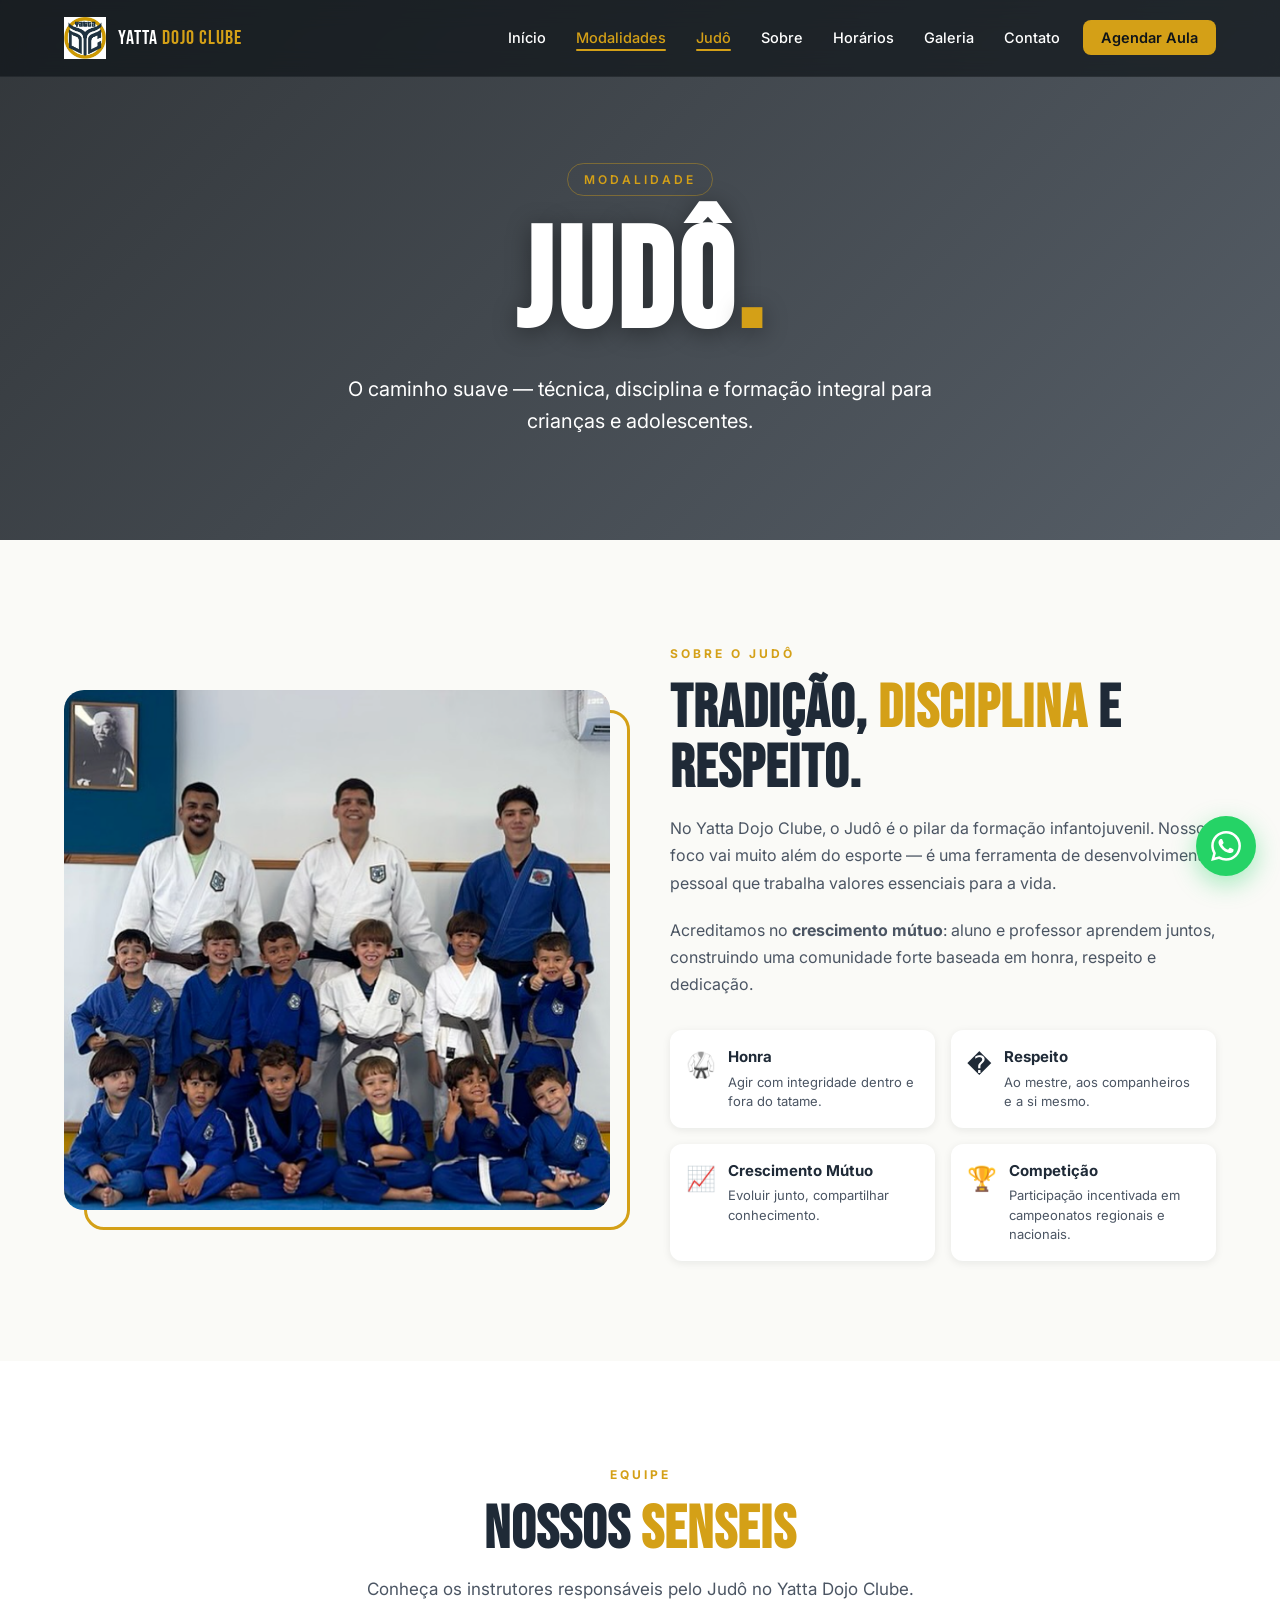
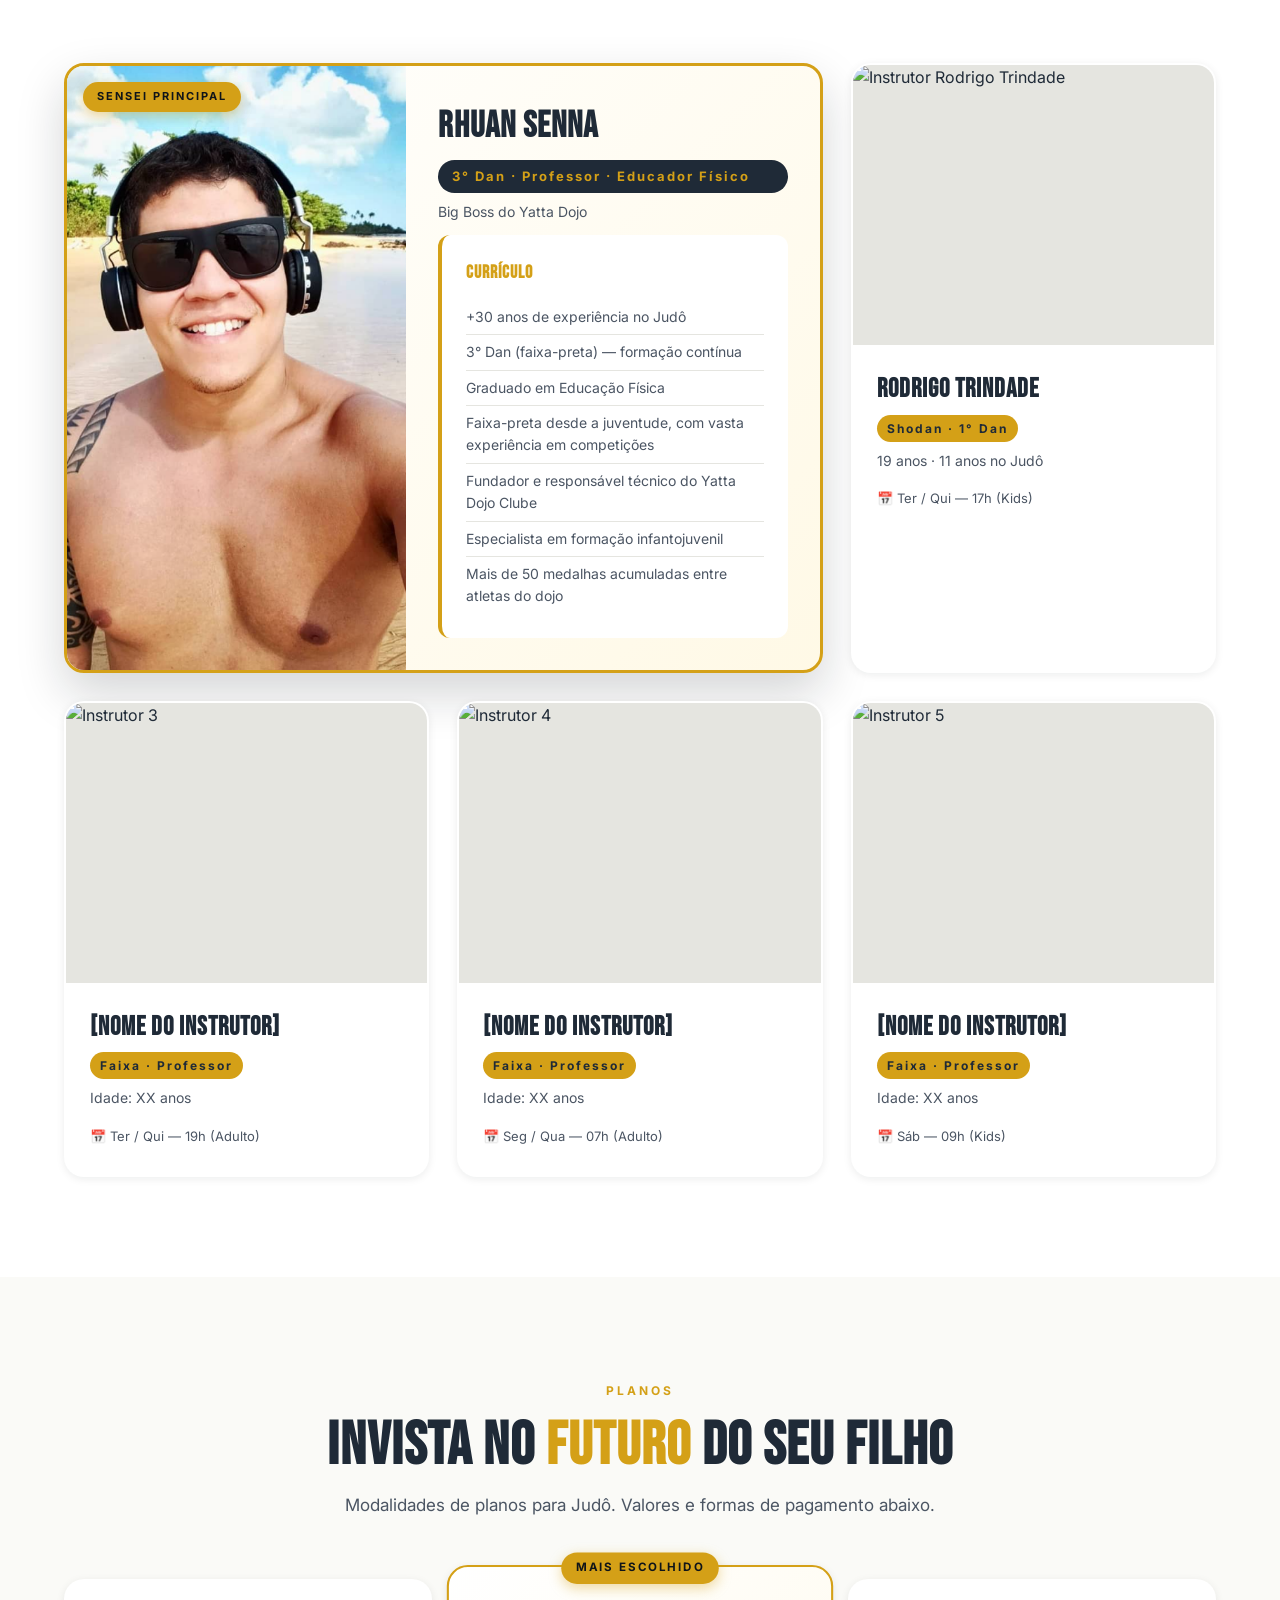
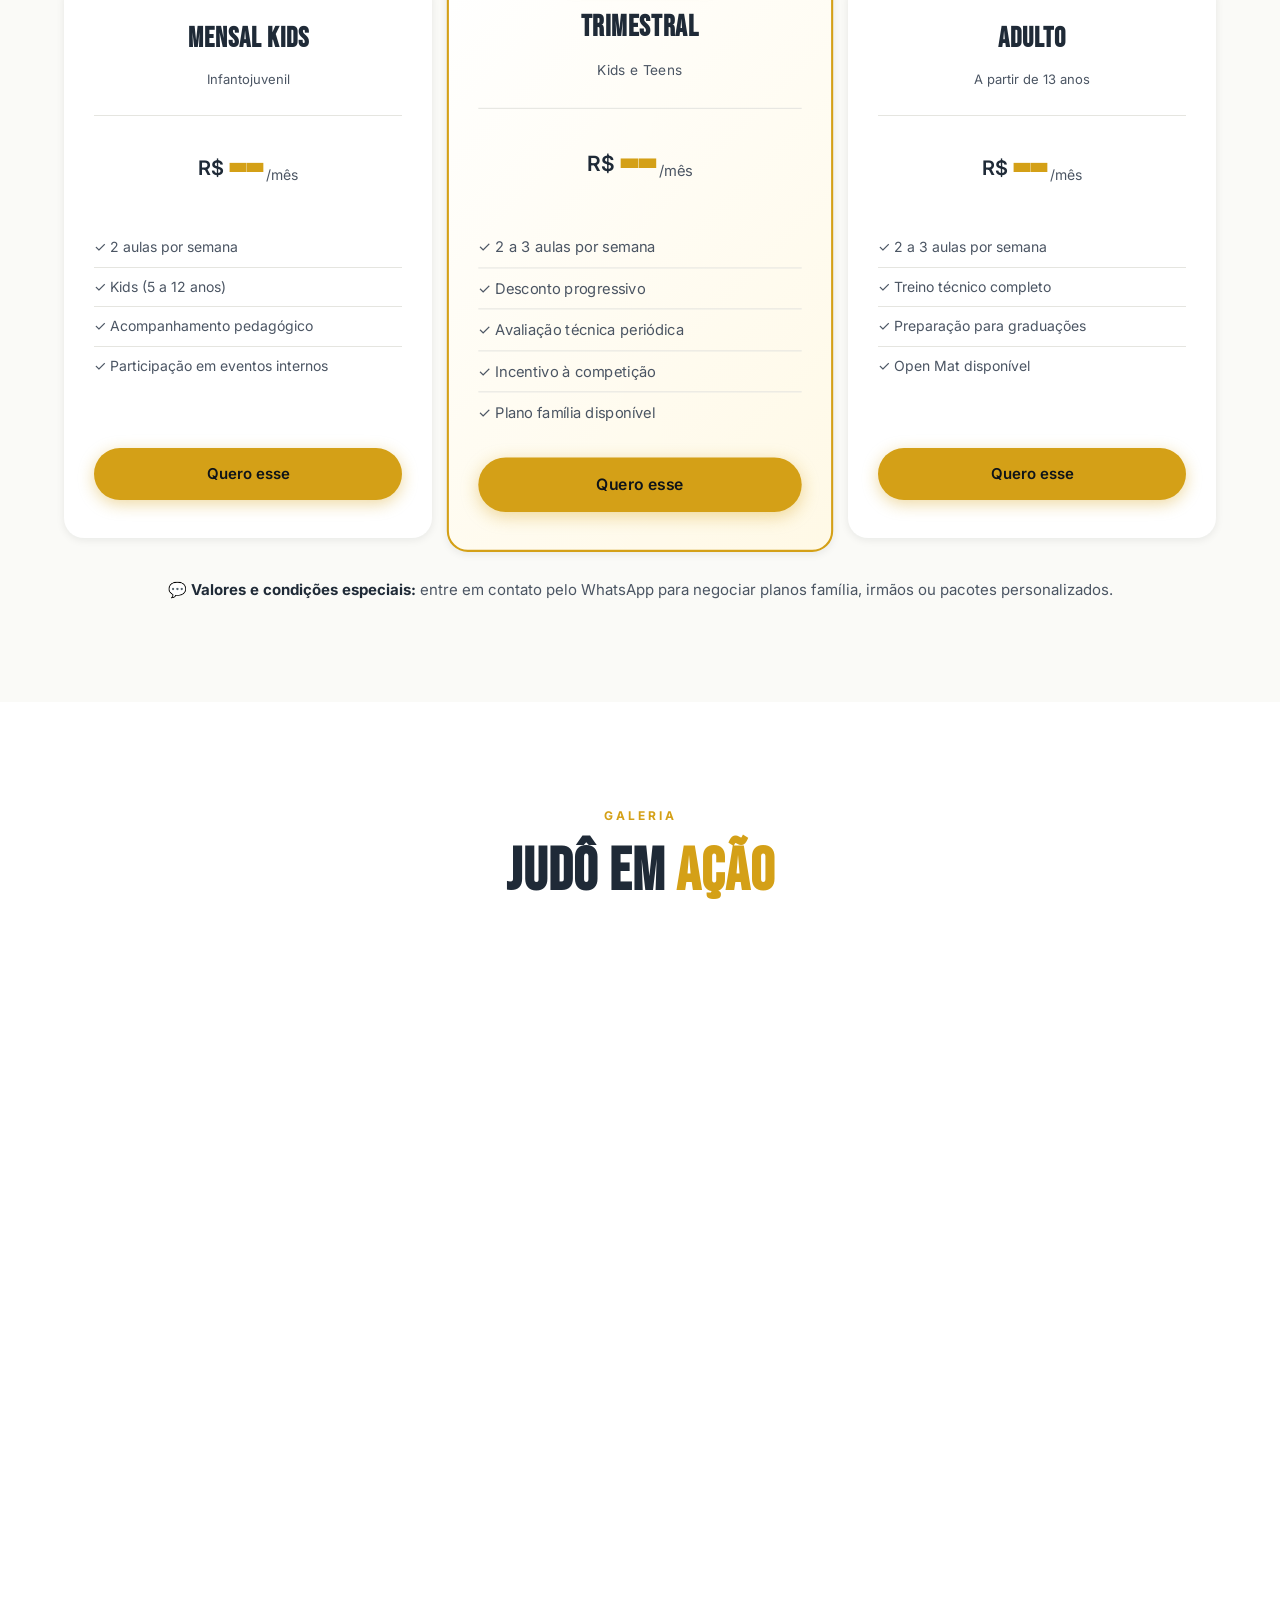
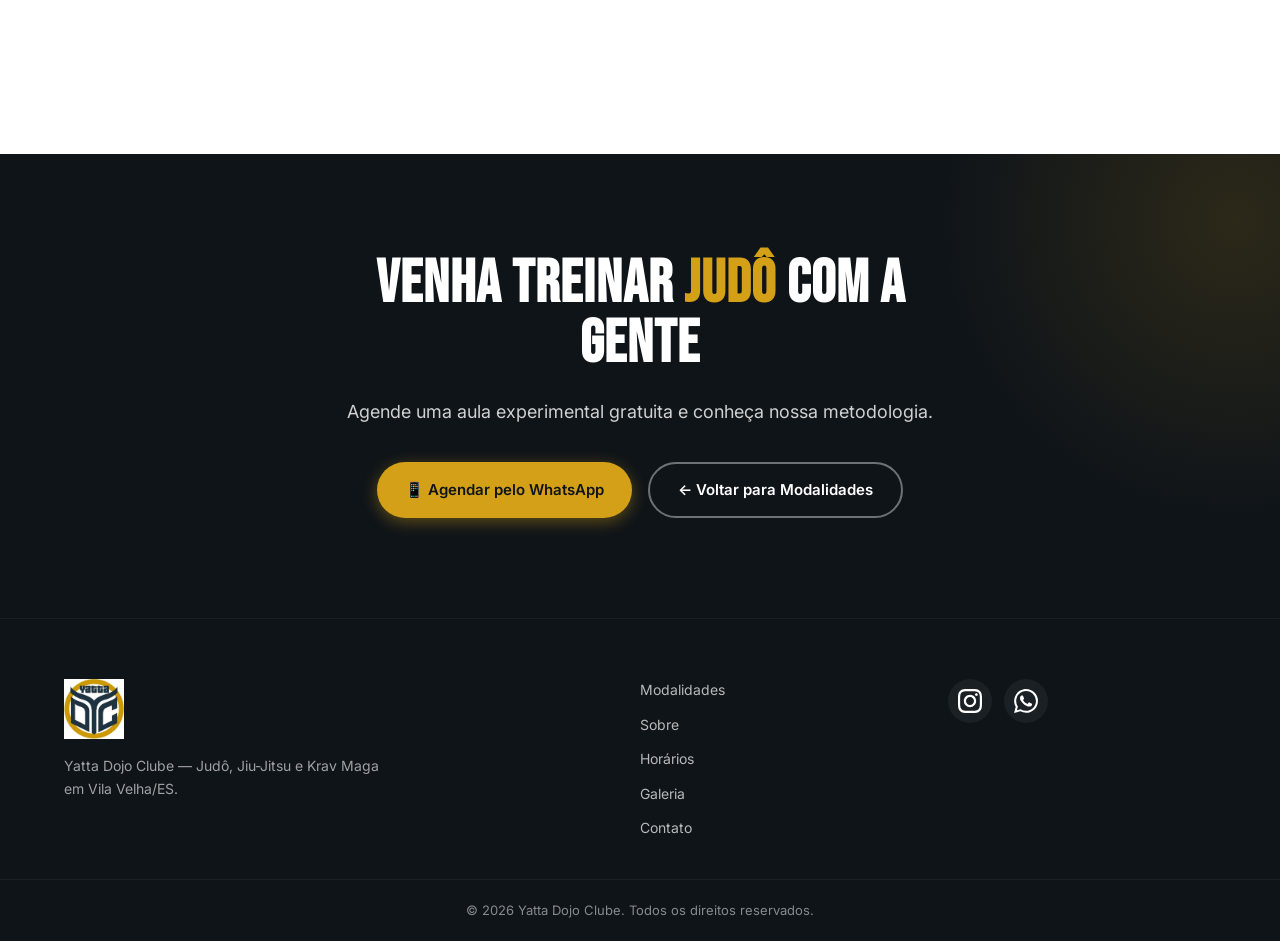
==== judo.html @ eeb4d25b "feito pagina judo e algumas imagens" ====
<!DOCTYPE html>
<html lang="pt-BR">
<head>
  <meta charset="UTF-8" />
  <meta name="viewport" content="width=device-width, initial-scale=1.0" />
  <meta name="description" content="Judô no Yatta Dojo Clube - Infantojuvenil com foco em disciplina, honra e respeito. Instrutores faixas-pretas, +30 anos de tradição." />
  <meta name="theme-color" content="#1F2A37" />

  <meta property="og:title" content="Judô — Yatta Dojo Clube" />
  <meta property="og:description" content="Judô infantojuvenil com desenvolvimento disciplinar e didático. Honra, respeito e crescimento mútuo." />
  <meta property="og:type" content="article" />
  <meta property="og:image" content="./assets/judo/hero.jpg" />

  <title>Judô — Yatta Dojo Clube | Vila Velha/ES</title>

  <!-- Google Fonts -->
  <link rel="preconnect" href="https://fonts.googleapis.com" />
  <link rel="preconnect" href="https://fonts.gstatic.com" crossorigin />
  <link href="https://fonts.googleapis.com/css2?family=Bebas+Neue&family=Inter:wght@300;400;500;600;700&display=swap" rel="stylesheet" />

  <!-- CSS principal -->
  <link rel="stylesheet" href="./style.css" />

  <!-- CSS específico da página -->
  <link rel="stylesheet" href="./judo.css" />

  <!-- Favicon -->
  <link rel="icon" type="image/png" href="./assets/favicon.png" />
</head>
<body class="page-judo">

  <!-- =================== HEADER =================== -->
  <header class="header" id="header">
    <div class="container header__inner">
      <a href="./index.html" class="logo" aria-label="Yatta Dojo Clube - Página inicial">
        <img src="./assets/logo.png" alt="Yatta Dojo Clube" />
        <span class="logo__text">Yatta <strong>Dojo Clube</strong></span>
      </a>

      <button class="hamburger" id="hamburger" aria-label="Abrir menu" aria-expanded="false" aria-controls="nav">
        <span></span>
        <span></span>
        <span></span>
      </button>

      <nav class="nav" id="nav" aria-label="Navegação principal">
        <ul class="nav__list">
          <li><a href="./index.html" class="nav__link">Início</a></li>
          <li><a href="./index.html#modalidades" class="nav__link nav__link--active">Modalidades</a></li>
          <li><a href="./judo.html" class="nav__link nav__link--active">Judô</a></li>
          <li><a href="./index.html#sobre" class="nav__link">Sobre</a></li>
          <li><a href="./index.html#horarios" class="nav__link">Horários</a></li>
          <li><a href="./index.html#galeria" class="nav__link">Galeria</a></li>
          <li><a href="./index.html#contato" class="nav__link">Contato</a></li>
          <li><a href="https://wa.me/5527998791978?text=Olá! Quero informações sobre Judô." class="nav__link nav__link--cta" target="_blank" rel="noopener">Agendar Aula</a></li>
        </ul>
      </nav>
    </div>
  </header>

  <!-- =================== HERO INTERNO =================== -->
  <section class="page-hero" style="background-image: url('./assets/judo/hero.jpg');">
    <div class="page-hero__overlay"></div>
    <div class="container page-hero__content">
      <span class="page-hero__eyebrow" data-reveal>MODALIDADE</span>
      <h1 class="page-hero__title" data-reveal>
        JUDÔ<span class="text-gold">.</span>
      </h1>
      <p class="page-hero__lead" data-reveal>
        O caminho suave — técnica, disciplina e formação integral para crianças e adolescentes.
      </p>
    </div>
  </section>

  <!-- =================== SOBRE A MODALIDADE =================== -->
  <section class="section judo-sobre">
    <div class="container judo-sobre__grid">
      <div class="judo-sobre__media" data-reveal>
        <img src="./assets/judo/sobre.png" alt="Aula de Judô no Yatta Dojo" />
        <div class="judo-sobre__media-accent" aria-hidden="true"></div>
      </div>
      <div class="judo-sobre__content" data-reveal>
        <span class="section__eyebrow">SOBRE O JUDÔ</span>
        <h2 class="section__title">Tradição, <span class="text-gold">disciplina</span> e respeito.</h2>
        <p>No Yatta Dojo Clube, o Judô é o pilar da formação infantojuvenil. Nosso foco vai muito além do esporte — é uma ferramenta de desenvolvimento pessoal que trabalha valores essenciais para a vida.</p>
        <p>Acreditamos no <strong>crescimento mútuo</strong>: aluno e professor aprendem juntos, construindo uma comunidade forte baseada em honra, respeito e dedicação.</p>

        <ul class="judo-pilares">
          <li><span>🥋</span><div><strong>Honra</strong>Agir com integridade dentro e fora do tatame.</div></li>
          <li><span>�</span><div><strong>Respeito</strong>Ao mestre, aos companheiros e a si mesmo.</div></li>
          <li><span>📈</span><div><strong>Crescimento Mútuo</strong>Evoluir junto, compartilhar conhecimento.</div></li>
          <li><span>🏆</span><div><strong>Competição</strong>Participação incentivada em campeonatos regionais e nacionais.</div></li>
        </ul>
      </div>
    </div>
  </section>

  <!-- =================== EQUIPE / INSTRUTORES =================== -->
  <section class="section instrutores" id="instrutores">
    <div class="container">
      <header class="section__head" data-reveal>
        <span class="section__eyebrow">EQUIPE</span>
        <h2 class="section__title">Nossos <span class="text-gold">Senseis</span></h2>
        <p class="section__lead">Conheça os instrutores responsáveis pelo Judô no Yatta Dojo Clube.</p>
      </header>

      <div class="instrutores__grid">

        <!-- SENSEI PRINCIPAL — DESTAQUE -->
                <article class="instrutor instrutor--destaque" data-reveal>
          <div class="instrutor__badge">SENSEI PRINCIPAL</div>
          <div class="instrutor__img">
            <img src="./assets/judo/rhuan.png" alt="Sensei Rhuan Senna" />
          </div>
          <div class="instrutor__body">
            <h3 class="instrutor__nome">Rhuan Senna</h3>
            <span class="instrutor__faixa">3° Dan · Professor · Educador Físico</span>
            <p class="instrutor__idade">Big Boss do Yatta Dojo</p>
            <div class="instrutor__curriculo">
              <h4>Currículo</h4>
              <ul>
                <li>+30 anos de experiência no Judô</li>
                <li>3° Dan (faixa-preta) — formação contínua</li>
                <li>Graduado em Educação Física</li>
                <li>Faixa-preta desde a juventude, com vasta experiência em competições</li>
                <li>Fundador e responsável técnico do Yatta Dojo Clube</li>
                <li>Especialista em formação infantojuvenil</li>
                <li>Mais de 50 medalhas acumuladas entre atletas do dojo</li>
              </ul>
            </div>
          </div>
        </article>


        <!-- INSTRUTORES AUXILIARES -->
               <article class="instrutor" data-reveal>
          <div class="instrutor__img">
            <img src="./assets/judo/instrutor-2.jpg" alt="Instrutor Rodrigo Trindade" />
          </div>
          <div class="instrutor__body">
            <h3 class="instrutor__nome">Rodrigo Trindade</h3>
            <span class="instrutor__faixa">Shodan · 1° Dan</span>
            <p class="instrutor__idade">19 anos · 11 anos no Judô</p>
            <ul class="instrutor__dias">
              <li>📅 Ter / Qui — 17h (Kids)</li>
            </ul>
          </div>
        </article>


        <article class="instrutor" data-reveal>
          <div class="instrutor__img">
            <img src="./assets/judo/instrutor-3.jpg" alt="Instrutor 3" />
          </div>
          <div class="instrutor__body">
            <h3 class="instrutor__nome">[Nome do Instrutor]</h3>
            <span class="instrutor__faixa">Faixa · Professor</span>
            <p class="instrutor__idade">Idade: XX anos</p>
            <ul class="instrutor__dias">
              <li>📅 Ter / Qui — 19h (Adulto)</li>
            </ul>
          </div>
        </article>

        <article class="instrutor" data-reveal>
          <div class="instrutor__img">
            <img src="./assets/judo/instrutor-4.jpg" alt="Instrutor 4" />
          </div>
          <div class="instrutor__body">
            <h3 class="instrutor__nome">[Nome do Instrutor]</h3>
            <span class="instrutor__faixa">Faixa · Professor</span>
            <p class="instrutor__idade">Idade: XX anos</p>
            <ul class="instrutor__dias">
              <li>📅 Seg / Qua — 07h (Adulto)</li>
            </ul>
          </div>
        </article>

        <article class="instrutor" data-reveal>
          <div class="instrutor__img">
            <img src="./assets/judo/instrutor-5.jpg" alt="Instrutor 5" />
          </div>
          <div class="instrutor__body">
            <h3 class="instrutor__nome">[Nome do Instrutor]</h3>
            <span class="instrutor__faixa">Faixa · Professor</span>
            <p class="instrutor__idade">Idade: XX anos</p>
            <ul class="instrutor__dias">
              <li>📅 Sáb — 09h (Kids)</li>
            </ul>
          </div>
        </article>

      </div>
    </div>
  </section>

  <!-- =================== PLANOS E PREÇOS =================== -->
  <section class="section planos" id="planos">
    <div class="container">
      <header class="section__head" data-reveal>
        <span class="section__eyebrow">PLANOS</span>
        <h2 class="section__title">Invista no <span class="text-gold">futuro</span> do seu filho</h2>
        <p class="section__lead">Modalidades de planos para Judô. Valores e formas de pagamento abaixo.</p>
      </header>

      <div class="planos__grid" data-reveal>

        <article class="plano">
          <div class="plano__head">
            <h3>Mensal Kids</h3>
            <span class="plano__sub">Infantojuvenil</span>
          </div>
          <div class="plano__preco">
            <span class="plano__moeda">R$</span>
            <strong class="plano__valor">--</strong>
            <span class="plano__periodo">/mês</span>
          </div>
          <ul class="plano__lista">
            <li>✓ 2 aulas por semana</li>
            <li>✓ Kids (5 a 12 anos)</li>
            <li>✓ Acompanhamento pedagógico</li>
            <li>✓ Participação em eventos internos</li>
          </ul>
          <a href="https://wa.me/5527998791978?text=Olá! Tenho interesse no plano Mensal Kids de Judô." class="btn btn--primary btn--block" target="_blank" rel="noopener">Quero esse</a>
        </article>

        <article class="plano plano--destaque">
          <span class="plano__flag">MAIS ESCOLHIDO</span>
          <div class="plano__head">
            <h3>Trimestral</h3>
            <span class="plano__sub">Kids e Teens</span>
          </div>
          <div class="plano__preco">
            <span class="plano__moeda">R$</span>
            <strong class="plano__valor">--</strong>
            <span class="plano__periodo">/mês</span>
          </div>
          <ul class="plano__lista">
            <li>✓ 2 a 3 aulas por semana</li>
            <li>✓ Desconto progressivo</li>
            <li>✓ Avaliação técnica periódica</li>
            <li>✓ Incentivo à competição</li>
            <li>✓ Plano família disponível</li>
          </ul>
          <a href="https://wa.me/5527998791978?text=Olá! Tenho interesse no plano Trimestral de Judô." class="btn btn--primary btn--block" target="_blank" rel="noopener">Quero esse</a>
        </article>

        <article class="plano">
          <div class="plano__head">
            <h3>Adulto</h3>
            <span class="plano__sub">A partir de 13 anos</span>
          </div>
          <div class="plano__preco">
            <span class="plano__moeda">R$</span>
            <strong class="plano__valor">--</strong>
            <span class="plano__periodo">/mês</span>
          </div>
          <ul class="plano__lista">
            <li>✓ 2 a 3 aulas por semana</li>
            <li>✓ Treino técnico completo</li>
            <li>✓ Preparação para graduações</li>
            <li>✓ Open Mat disponível</li>
          </ul>
          <a href="https://wa.me/5527998791978?text=Olá! Tenho interesse no plano Adulto de Judô." class="btn btn--primary btn--block" target="_blank" rel="noopener">Quero esse</a>
        </article>

      </div>

      <p class="planos__nota" data-reveal>
        💬 <strong>Valores e condições especiais:</strong> entre em contato pelo WhatsApp para negociar planos família, irmãos ou pacotes personalizados.
      </p>
    </div>
  </section>

  <!-- =================== GALERIA JUDÔ =================== -->
  <section class="section galeria-judo" id="galeria">
    <div class="container">
      <header class="section__head" data-reveal>
        <span class="section__eyebrow">GALERIA</span>
        <h2 class="section__title">Judô em <span class="text-gold">ação</span></h2>
      </header>
      <div class="galeria__grid" data-reveal>
        <div class="galeria__item" style="background-image: url('./assets/judo/galeria-1.jpg');"></div>
        <div class="galeria__item" style="background-image: url('./assets/judo/galeria-2.jpg');"></div>
        <div class="galeria__item" style="background-image: url('./assets/judo/galeria-3.jpg');"></div>
        <div class="galeria__item" style="background-image: url('./assets/judo/galeria-4.jpg');"></div>
        <div class="galeria__item" style="background-image: url('./assets/judo/galeria-5.jpg');"></div>
        <div class="galeria__item" style="background-image: url('./assets/judo/galeria-6.jpg');"></div>
      </div>
    </div>
  </section>

  <!-- =================== CTA FINAL =================== -->
  <section class="section contato judo-cta">
    <div class="container judo-cta__wrap">
      <h2 class="section__title" data-reveal>Venha treinar <span class="text-gold">Judô</span> com a gente</h2>
      <p data-reveal>Agende uma aula experimental gratuita e conheça nossa metodologia.</p>
      <div class="judo-cta__botoes" data-reveal>
        <a href="https://wa.me/5527998791978?text=Olá! Quero agendar uma aula experimental de Judô." class="btn btn--primary" target="_blank" rel="noopener">
          📱 Agendar pelo WhatsApp
        </a>
        <a href="./index.html#modalidades" class="btn btn--ghost">← Voltar para Modalidades</a>
      </div>
    </div>
  </section>

  <!-- =================== FOOTER =================== -->
  <footer class="footer">
    <div class="container footer__inner">
      <div class="footer__brand">
        <img src="./assets/logo.png" alt="Yatta Dojo Clube" />
        <p>Yatta Dojo Clube — Judô, Jiu-Jitsu e Krav Maga em Vila Velha/ES.</p>
      </div>
      <div class="footer__links">
        <a href="./index.html#modalidades">Modalidades</a>
        <a href="./index.html#sobre">Sobre</a>
        <a href="./index.html#horarios">Horários</a>
        <a href="./index.html#galeria">Galeria</a>
        <a href="./index.html#contato">Contato</a>
      </div>
      <div class="footer__social">
        <a href="https://www.instagram.com/yattadojoclube/" target="_blank" rel="noopener" aria-label="Instagram">
          <svg width="24" height="24" viewBox="0 0 24 24" fill="currentColor"><path d="M12 2.163c3.204 0 3.584.012 4.85.07 3.252.148 4.771 1.691 4.919 4.919.058 1.265.069 1.645.069 4.849 0 3.205-.012 3.584-.069 4.849-.149 3.225-1.664 4.771-4.919 4.919-1.266.058-1.644.07-4.85.07-3.204 0-3.584-.012-4.849-.07-3.26-.149-4.771-1.699-4.919-4.92-.058-1.265-.07-1.644-.07-4.849 0-3.204.013-3.583.07-4.849.149-3.227 1.664-4.771 4.919-4.919 1.266-.057 1.645-.069 4.849-.069zm0-2.163c-3.259 0-3.667.014-4.947.072-4.358.2-6.78 2.618-6.98 6.98-.059 1.281-.073 1.689-.073 4.948 0 3.259.014 3.668.072 4.948.2 4.358 2.618 6.78 6.98 6.98 1.281.058 1.689.072 4.948.072 3.259 0 3.668-.014 4.948-.072 4.354-.2 6.782-2.618 6.979-6.98.059-1.28.073-1.689.073-4.948 0-3.259-.014-3.667-.072-4.947-.196-4.354-2.617-6.78-6.979-6.98-1.281-.059-1.69-.073-4.949-.073zm0 5.838c-3.403 0-6.162 2.759-6.162 6.162s2.759 6.163 6.162 6.163 6.162-2.759 6.162-6.163c0-3.403-2.759-6.162-6.162-6.162zm0 10.162c-2.209 0-4-1.79-4-4 0-2.209 1.791-4 4-4s4 1.791 4 4c0 2.21-1.791 4-4 4zm6.406-11.845c-.796 0-1.441.645-1.441 1.44s.645 1.44 1.441 1.44c.795 0 1.439-.645 1.439-1.44s-.644-1.44-1.439-1.44z"/></svg>
        </a>
        <a href="https://wa.me/5527998791978" target="_blank" rel="noopener" aria-label="WhatsApp">
          <svg width="24" height="24" viewBox="0 0 24 24" fill="currentColor"><path d="M17.472 14.382c-.297-.149-1.758-.867-2.03-.967-.273-.099-.471-.148-.67.15-.197.297-.767.966-.94 1.164-.173.199-.347.223-.644.075-.297-.15-1.255-.463-2.39-1.475-.883-.788-1.48-1.761-1.653-2.059-.173-.297-.018-.458.13-.606.134-.133.298-.347.446-.52.149-.174.198-.298.298-.497.099-.198.05-.371-.025-.52-.075-.149-.669-1.612-.916-2.207-.242-.579-.487-.5-.669-.51-.173-.008-.371-.01-.57-.01-.198 0-.52.074-.792.372-.272.297-1.04 1.016-1.04 2.479 0 1.462 1.065 2.875 1.213 3.074.149.198 2.096 3.2 5.077 4.487.709.306 1.262.489 1.694.625.712.227 1.36.195 1.871.118.571-.085 1.758-.719 2.006-1.413.248-.694.248-1.289.173-1.413-.074-.124-.272-.198-.57-.347m-5.421 7.403h-.004a9.87 9.87 0 01-5.031-1.378l-.361-.214-3.741.982.998-3.648-.235-.374a9.86 9.86 0 01-1.51-5.26c.001-5.45 4.436-9.884 9.888-9.884 2.64 0 5.122 1.03 6.988 2.898a9.825 9.825 0 012.893 6.994c-.003 5.45-4.437 9.884-9.885 9.884m8.413-18.297A11.815 11.815 0 0012.05 0C5.495 0 .16 5.335.157 11.892c0 2.096.547 4.142 1.588 5.945L.057 24l6.305-1.654a11.882 11.882 0 005.683 1.448h.005c6.554 0 11.89-5.335 11.893-11.893a11.821 11.821 0 00-3.48-8.413Z"/></svg>
        </a>
      </div>
    </div>
    <div class="footer__bottom">
      <p>© <span id="year"></span> Yatta Dojo Clube. Todos os direitos reservados.</p>
    </div>
  </footer>

  <!-- WhatsApp flutuante -->
  <a href="https://wa.me/5527998791978?text=Olá! Gostaria de saber mais sobre as aulas de Judô." class="whatsapp-float" target="_blank" rel="noopener" aria-label="Falar pelo WhatsApp">
    <svg viewBox="0 0 24 24" fill="currentColor" aria-hidden="true"><path d="M17.472 14.382c-.297-.149-1.758-.867-2.03-.967-.273-.099-.471-.148-.67.15-.197.297-.767.966-.94 1.164-.173.199-.347.223-.644.075-.297-.15-1.255-.463-2.39-1.475-.883-.788-1.48-1.761-1.653-2.059-.173-.297-.018-.458.13-.606.134-.133.298-.347.446-.52.149-.174.198-.298.298-.497.099-.198.05-.371-.025-.52-.075-.149-.669-1.612-.916-2.207-.242-.579-.487-.5-.669-.51-.173-.008-.371-.01-.57-.01-.198 0-.52.074-.792.372-.272.297-1.04 1.016-1.04 2.479 0 1.462 1.065 2.875 1.213 3.074.149.198 2.096 3.2 5.077 4.487.709.306 1.262.489 1.694.625.712.227 1.36.195 1.871.118.571-.085 1.758-.719 2.006-1.413.248-.694.248-1.289.173-1.413-.074-.124-.272-.198-.57-.347m-5.421 7.403h-.004a9.87 9.87 0 01-5.031-1.378l-.361-.214-3.741.982.998-3.648-.235-.374a9.86 9.86 0 01-1.51-5.26c.001-5.45 4.436-9.884 9.888-9.884 2.64 0 5.122 1.03 6.988 2.898a9.825 9.825 0 012.893 6.994c-.003 5.45-4.437 9.884-9.885 9.884m8.413-18.297A11.815 11.815 0 0012.05 0C5.495 0 .16 5.335.157 11.892c0 2.096.547 4.142 1.588 5.945L.057 24l6.305-1.654a11.882 11.882 0 005.683 1.448h.005c6.554 0 11.89-5.335 11.893-11.893a11.821 11.821 0 00-3.48-8.413Z"/></svg>
  </a>

  <script src="./main.js"></script>
</body>
</html>
---- style.css ----
/* ========================================
   YATTA DOJO CLUBE — Estilos
   Paleta: Dourado #D4A017 | Grafite #1F2A37
   ======================================== */

/* ---------- Reset & base ---------- */
*, *::before, *::after { box-sizing: border-box; margin: 0; padding: 0; }

:root {
  --gold: #D4A017;
  --gold-light: #E8B828;
  --dark: #1F2A37;
  --darker: #0F1419;
  --light: #FAFAF7;
  --white: #FFFFFF;
  --gray-200: #E5E5E0;
  --gray-400: #9CA3AF;
  --gray-600: #4B5563;
  --shadow-sm: 0 2px 8px rgba(15, 20, 25, 0.08);
  --shadow-md: 0 8px 24px rgba(15, 20, 25, 0.12);
  --shadow-lg: 0 20px 48px rgba(15, 20, 25, 0.18);
  --radius: 12px;
  --radius-lg: 20px;
  --container: 1200px;
  --font-display: 'Bebas Neue', sans-serif;
  --font-body: 'Inter', system-ui, sans-serif;
  --transition: all 0.3s cubic-bezier(0.4, 0, 0.2, 1);
  --header-h: 76px;
}

html { scroll-behavior: smooth; }

body {
  font-family: var(--font-body);
  font-size: 16px;
  line-height: 1.6;
  color: var(--dark);
  background: var(--light);
  -webkit-font-smoothing: antialiased;
  overflow-x: hidden;
}

img, video { max-width: 100%; display: block; }
a { color: inherit; text-decoration: none; }
button { font: inherit; cursor: pointer; border: none; background: none; }
ul { list-style: none; }

.container {
  max-width: var(--container);
  margin: 0 auto;
  padding: 0 24px;
  width: 100%;
}

.text-gold { color: var(--gold); }

/* ---------- Botões ---------- */
.btn {
  display: inline-flex;
  align-items: center;
  gap: 8px;
  padding: 14px 28px;
  font-weight: 600;
  font-size: 15px;
  border-radius: 50px;
  transition: var(--transition);
  white-space: nowrap;
}
.btn--primary {
  background: var(--gold);
  color: var(--darker);
  box-shadow: 0 4px 16px rgba(212, 160, 23, 0.4);
}
.btn--primary:hover {
  background: var(--gold-light);
  transform: translateY(-2px);
  box-shadow: 0 8px 24px rgba(212, 160, 23, 0.5);
}
.btn--ghost {
  background: transparent;
  color: var(--white);
  border: 2px solid rgba(255,255,255,0.4);
}
.btn--ghost:hover {
  background: var(--white);
  color: var(--darker);
  border-color: var(--white);
}
.btn--block { width: 100%; justify-content: center; }

/* ---------- Header / Navbar ---------- */
.header {
  position: fixed;
  top: 0; left: 0; right: 0;
  z-index: 100;
  padding: 14px 0;
  background: rgba(15, 20, 25, 0.7);
  backdrop-filter: blur(12px);
  -webkit-backdrop-filter: blur(12px);
  border-bottom: 1px solid rgba(255,255,255,0.05);
  transition: var(--transition);
}
.header--scrolled {
  padding: 8px 0;
  background: rgba(15, 20, 25, 0.95);
  box-shadow: var(--shadow-md);
}
.header__inner {
  display: flex;
  align-items: center;
  justify-content: space-between;
  gap: 20px;
  min-height: 48px;
}

.logo {
  display: flex;
  align-items: center;
  gap: 12px;
  color: var(--white);
  font-family: var(--font-display);
  font-size: 20px;
  letter-spacing: 1px;
  flex-shrink: 0;
  z-index: 101;
}
.logo img { height: 42px; width: auto; }
.logo__text { white-space: nowrap; }
.logo strong { color: var(--gold); font-weight: 400; }

.nav { display: flex; }
.nav__list {
  display: flex;
  align-items: center;
  gap: 4px;
}
.nav__link {
  color: var(--white);
  font-size: 14.5px;
  font-weight: 500;
  padding: 9px 13px;
  border-radius: 8px;
  transition: var(--transition);
  white-space: nowrap;
}
.nav__link:hover { color: var(--gold); background: rgba(255,255,255,0.04); }
.nav__link--cta {
  background: var(--gold);
  color: var(--darker);
  padding: 9px 18px;
  margin-left: 6px;
  font-weight: 600;
}
.nav__link--cta:hover {
  background: var(--gold-light);
  color: var(--darker);
}

/* Hambúrguer — só aparece no mobile */
.hamburger {
  display: none;
  flex-direction: column;
  gap: 5px;
  padding: 8px;
  z-index: 101;
}
.hamburger span {
  width: 26px;
  height: 2px;
  background: var(--white);
  border-radius: 2px;
  transition: var(--transition);
}
.hamburger[aria-expanded="true"] span:nth-child(1) { transform: translateY(7px) rotate(45deg); }
.hamburger[aria-expanded="true"] span:nth-child(2) { opacity: 0; }
.hamburger[aria-expanded="true"] span:nth-child(3) { transform: translateY(-7px) rotate(-45deg); }

/* ---------- Hero ---------- */
.hero {
  position: relative;
  min-height: 100vh;
  display: flex;
  align-items: center;
  justify-content: center;
  overflow: hidden;
}
.hero__video {
  position: absolute;
  inset: 0;
  width: 100%;
  height: 100%;
  object-fit: cover;
  z-index: 0;
}
.hero__overlay {
  position: absolute;
  inset: 0;
  background: linear-gradient(135deg, rgba(15, 20, 25, 0.85) 0%, rgba(31, 42, 55, 0.75) 50%, rgba(15, 20, 25, 0.85) 100%);
  z-index: 1;
}
.hero__content {
  position: relative;
  z-index: 2;
  text-align: center;
  color: var(--white);
  padding: 140px 24px 80px;
}
.hero__eyebrow {
  display: inline-block;
  font-size: 12px;
  font-weight: 600;
  letter-spacing: 3px;
  color: var(--gold);
  margin-bottom: 24px;
  padding: 6px 16px;
  border: 1px solid rgba(212, 160, 23, 0.4);
  border-radius: 50px;
}
.hero__title {
  font-family: var(--font-display);
  font-size: clamp(48px, 9vw, 110px);
  line-height: 0.95;
  letter-spacing: 1px;
  margin-bottom: 24px;
  text-shadow: 0 4px 24px rgba(0,0,0,0.4);
}
.hero__subtitle {
  font-size: clamp(16px, 2vw, 20px);
  max-width: 620px;
  margin: 0 auto 40px;
  opacity: 0.9;
}
.hero__cta {
  display: flex;
  flex-wrap: wrap;
  gap: 16px;
  justify-content: center;
}
.hero__scroll {
  position: absolute;
  bottom: 32px;
  left: 50%;
  transform: translateX(-50%);
  z-index: 2;
  width: 28px;
  height: 44px;
  border: 2px solid rgba(255,255,255,0.4);
  border-radius: 14px;
  display: flex;
  justify-content: center;
  padding-top: 8px;
}
.hero__scroll span {
  width: 3px;
  height: 8px;
  background: var(--gold);
  border-radius: 2px;
  animation: scroll-anim 1.8s infinite;
}
@keyframes scroll-anim {
  0% { transform: translateY(0); opacity: 1; }
  100% { transform: translateY(14px); opacity: 0; }
}

/* ---------- Seções base ---------- */
.section { padding: 100px 0; }
.section__head {
  text-align: center;
  max-width: 720px;
  margin: 0 auto 60px;
}
.section__eyebrow {
  display: inline-block;
  font-size: 12px;
  font-weight: 700;
  letter-spacing: 3px;
  color: var(--gold);
  margin-bottom: 16px;
}
.section__eyebrow--light { color: var(--gold-light); }
.section__title {
  font-family: var(--font-display);
  font-size: clamp(36px, 5vw, 60px);
  line-height: 1;
  letter-spacing: 1px;
  margin-bottom: 16px;
  color: var(--dark);
}
.contato .section__title { color: var(--white); }
.section__lead {
  font-size: 17px;
  color: var(--gray-600);
  line-height: 1.6;
}

/* ---------- Modalidades ---------- */
.modalidades { background: var(--light); }
.cards {
  display: grid;
  grid-template-columns: repeat(auto-fit, minmax(300px, 1fr));
  gap: 28px;
}
.card {
  background: var(--white);
  border-radius: var(--radius-lg);
  overflow: hidden;
  box-shadow: var(--shadow-sm);
  transition: var(--transition);
  position: relative;
}
.card:hover {
  transform: translateY(-8px);
  box-shadow: var(--shadow-lg);
}
.card__img {
  height: 240px;
  background-size: cover;
  background-position: center;
  position: relative;
}
.card__img::after {
  content: '';
  position: absolute;
  inset: 0;
  background: linear-gradient(180deg, transparent 50%, rgba(31, 42, 55, 0.4) 100%);
}
.card__body { padding: 28px; }
.card__tag {
  display: inline-block;
  font-size: 11px;
  font-weight: 700;
  letter-spacing: 2px;
  color: var(--dark);
  background: var(--gold);
  padding: 4px 12px;
  border-radius: 50px;
  margin-bottom: 12px;
}
.card__tag--gold { background: var(--dark); color: var(--gold); }
.card__title {
  font-family: var(--font-display);
  font-size: 32px;
  letter-spacing: 1px;
  margin-bottom: 12px;
}
.card__text {
  color: var(--gray-600);
  margin-bottom: 16px;
  font-size: 15px;
}
.card__list li {
  padding: 6px 0;
  font-size: 14px;
  color: var(--gray-600);
}

/* ---------- Sobre ---------- */
.sobre { background: var(--white); }
.sobre__grid {
  display: grid;
  grid-template-columns: 1fr 1fr;
  gap: 60px;
  align-items: center;
}
.sobre__media {
  position: relative;
  border-radius: var(--radius-lg);
  overflow: visible;
}
.sobre__media img {
  width: 100%;
  height: 520px;
  object-fit: cover;
  border-radius: var(--radius-lg);
  position: relative;
  z-index: 1;
}
.sobre__media-accent {
  position: absolute;
  top: 20px; left: 20px;
  right: -20px; bottom: -20px;
  border: 3px solid var(--gold);
  border-radius: var(--radius-lg);
  z-index: 0;
}
.sobre__content p {
  color: var(--gray-600);
  margin-bottom: 20px;
  font-size: 16px;
  line-height: 1.7;
}
.sobre__stats {
  display: grid;
  grid-template-columns: repeat(3, 1fr);
  gap: 20px;
  margin-top: 40px;
  padding-top: 32px;
  border-top: 1px solid var(--gray-200);
}
.stat strong {
  display: block;
  font-family: var(--font-display);
  font-size: 42px;
  color: var(--gold);
  line-height: 1;
}
.stat span {
  font-size: 13px;
  color: var(--gray-600);
  display: block;
  margin-top: 4px;
}

/* ---------- Horários ---------- */
.horarios { background: var(--light); }
.table-wrap {
  overflow-x: auto;
  border-radius: var(--radius-lg);
  background: var(--white);
  box-shadow: var(--shadow-md);
}
.horarios-table {
  width: 100%;
  border-collapse: collapse;
  min-width: 600px;
}
.horarios-table th,
.horarios-table td {
  padding: 18px 20px;
  text-align: left;
  border-bottom: 1px solid var(--gray-200);
}
.horarios-table th {
  background: var(--dark);
  color: var(--gold);
  font-weight: 700;
  font-size: 12px;
  letter-spacing: 2px;
  text-transform: uppercase;
}
.horarios-table td {
  font-size: 15px;
  color: var(--gray-600);
}
.horarios-table td:nth-child(1) {
  font-weight: 700;
  color: var(--dark);
}
.horarios-table tr:hover td { background: var(--light); }

/* ---------- Galeria ---------- */
.galeria { background: var(--white); }
.galeria__grid {
  display: grid;
  grid-template-columns: repeat(3, 1fr);
  grid-auto-rows: 220px;
  gap: 16px;
}
.galeria__item {
  background-size: cover;
  background-position: center;
  border-radius: var(--radius);
  overflow: hidden;
  transition: var(--transition);
  position: relative;
  cursor: pointer;
}
.galeria__item::after {
  content: '';
  position: absolute;
  inset: 0;
  background: rgba(31, 42, 55, 0);
  transition: var(--transition);
}
.galeria__item:hover { transform: scale(1.02); }
.galeria__item:hover::after { background: rgba(31, 42, 55, 0.3); }
.galeria__item:nth-child(1) { grid-row: span 2; }
.galeria__note {
  text-align: center;
  margin-top: 32px;
  color: var(--gray-600);
}
.galeria__note a {
  color: var(--gold);
  font-weight: 600;
  border-bottom: 1px solid var(--gold);
}

/* ---------- Mapa ---------- */
.mapa { background: var(--light); }
.mapa__wrap {
  position: relative;
  border-radius: var(--radius-lg);
  overflow: hidden;
  box-shadow: var(--shadow-lg);
  height: 500px;
  border: 4px solid var(--white);
  background: var(--white);
}
#map { width: 100%; height: 100%; z-index: 1; }

.mapa__card {
  position: absolute;
  top: 20px; left: 20px;
  background: var(--white);
  padding: 20px 22px;
  border-radius: var(--radius);
  box-shadow: var(--shadow-md);
  max-width: 280px;
  z-index: 10;
}
.mapa__card strong {
  display: block;
  color: var(--dark);
  font-size: 15px;
  margin-bottom: 8px;
}
.mapa__card p {
  font-size: 13px;
  color: var(--gray-600);
  line-height: 1.5;
  margin-bottom: 12px;
}
.mapa__btn {
  display: inline-block;
  color: var(--darker);
  background: var(--gold);
  font-weight: 600;
  font-size: 13px;
  padding: 8px 14px;
  border-radius: 50px;
  transition: var(--transition);
}
.mapa__btn:hover { background: var(--gold-light); transform: translateX(2px); }

/* ---------- Contato ---------- */
.contato {
  background: var(--darker);
  color: var(--white);
  position: relative;
  overflow: hidden;
}
.contato::before {
  content: '';
  position: absolute;
  top: -50%; right: -20%;
  width: 600px; height: 600px;
  background: radial-gradient(circle, rgba(212, 160, 23, 0.15) 0%, transparent 70%);
  border-radius: 50%;
}
.contato__wrap {
  display: grid;
  grid-template-columns: 1fr 1fr;
  gap: 60px;
  align-items: start;
  position: relative;
  z-index: 1;
}
.contato__content p { color: rgba(255,255,255,0.8); margin: 20px 0 32px; font-size: 16px; }
.contato__info {
  display: flex;
  flex-direction: column;
  gap: 16px;
}
.contato__item {
  display: block;
  padding: 20px;
  background: rgba(255,255,255,0.04);
  border: 1px solid rgba(255,255,255,0.08);
  border-radius: var(--radius);
  transition: var(--transition);
  color: var(--white);
}
a.contato__item:hover {
  background: rgba(212, 160, 23, 0.1);
  border-color: var(--gold);
  transform: translateX(4px);
}
.contato__item strong {
  display: block;
  color: var(--gold);
  font-size: 13px;
  letter-spacing: 1px;
  text-transform: uppercase;
  margin-bottom: 6px;
}
.contato__item span { font-size: 15px; opacity: 0.9; }

/* ---------- Form ---------- */
.form {
  background: var(--white);
  padding: 36px;
  border-radius: var(--radius-lg);
  box-shadow: var(--shadow-lg);
}
.form__title {
  font-family: var(--font-display);
  font-size: 28px;
  letter-spacing: 1px;
  color: var(--dark);
  margin-bottom: 24px;
}
.form__field { display: block; margin-bottom: 18px; }
.form__field span {
  display: block;
  font-size: 13px;
  font-weight: 600;
  color: var(--dark);
  margin-bottom: 6px;
}
.form__field input,
.form__field select,
.form__field textarea {
  width: 100%;
  padding: 12px 14px;
  border: 1px solid var(--gray-200);
  border-radius: 8px;
  font-family: inherit;
  font-size: 15px;
  color: var(--dark);
  transition: var(--transition);
  background: var(--light);
}
.form__field input:focus,
.form__field select:focus,
.form__field textarea:focus {
  outline: none;
  border-color: var(--gold);
  background: var(--white);
  box-shadow: 0 0 0 3px rgba(212, 160, 23, 0.15);
}
.form__field textarea { resize: vertical; min-height: 80px; }

/* ---------- Footer ---------- */
.footer {
  background: var(--darker);
  color: var(--white);
  padding: 60px 0 20px;
  border-top: 1px solid rgba(255,255,255,0.05);
}
.footer__inner {
  display: grid;
  grid-template-columns: 2fr 1fr 1fr;
  gap: 40px;
  margin-bottom: 40px;
}
.footer__brand img { height: 60px; margin-bottom: 16px; }
.footer__brand p { color: rgba(255,255,255,0.6); font-size: 14px; max-width: 320px; }
.footer__links {
  display: flex;
  flex-direction: column;
  gap: 12px;
}
.footer__links a {
  color: rgba(255,255,255,0.7);
  font-size: 14px;
  transition: var(--transition);
}
.footer__links a:hover { color: var(--gold); padding-left: 4px; }
.footer__social {
  display: flex;
  gap: 12px;
}
.footer__social a {
  width: 44px; height: 44px;
  display: flex; align-items: center; justify-content: center;
  background: rgba(255,255,255,0.05);
  border-radius: 50%;
  color: var(--white);
  transition: var(--transition);
}
.footer__social a:hover {
  background: var(--gold);
  color: var(--darker);
  transform: translateY(-2px);
}
.footer__bottom {
  padding-top: 20px;
  border-top: 1px solid rgba(255,255,255,0.05);
  text-align: center;
  font-size: 13px;
  color: rgba(255,255,255,0.5);
}

/* ---------- WhatsApp flutuante ---------- */
.whatsapp-float {
  position: fixed;
  bottom: 24px;
  right: 24px;
  width: 60px; height: 60px;
  background: #25D366;
  color: var(--white);
  border-radius: 50%;
  display: flex;
  align-items: center;
  justify-content: center;
  box-shadow: 0 8px 24px rgba(37, 211, 102, 0.4);
  z-index: 99;
  transition: var(--transition);
  animation: pulse-wa 2.4s infinite;
}
.whatsapp-float svg { width: 30px; height: 30px; }
.whatsapp-float:hover {
  transform: scale(1.1);
  background: #1FAD52;
}
@keyframes pulse-wa {
  0% { box-shadow: 0 8px 24px rgba(37, 211, 102, 0.4), 0 0 0 0 rgba(37, 211, 102, 0.5); }
  70% { box-shadow: 0 8px 24px rgba(37, 211, 102, 0.4), 0 0 0 18px rgba(37, 211, 102, 0); }
  100% { box-shadow: 0 8px 24px rgba(37, 211, 102, 0.4), 0 0 0 0 rgba(37, 211, 102, 0); }
}

/* ---------- Scroll reveal ---------- */
[data-reveal] {
  opacity: 0;
  transform: translateY(30px);
  transition: opacity 0.8s ease, transform 0.8s cubic-bezier(0.4, 0, 0.2, 1);
}
[data-reveal].is-visible {
  opacity: 1;
  transform: translateY(0);
}

/* ============================================
   RESPONSIVIDADE
   ============================================ */

@media (max-width: 1024px) {
  .nav__link { padding: 9px 10px; font-size: 14px; }
  .nav__link--cta { padding: 9px 14px; }
}

@media (max-width: 880px) {
  .hamburger { display: flex; }
  .nav {
    position: fixed;
    top: 0;
    right: 0;
    width: 85%;
    max-width: 360px;
    height: 100vh;
    background: var(--darker);
    border-left: 1px solid rgba(255,255,255,0.08);
    transform: translateX(100%);
    transition: transform 0.35s cubic-bezier(0.4, 0, 0.2, 1);
    padding-top: 90px;
    z-index: 99;
    box-shadow: -8px 0 32px rgba(0,0,0,0.4);
  }
  .nav--open { transform: translateX(0); }
  .nav__list {
    flex-direction: column;
    align-items: stretch;
    gap: 0;
    padding: 0 16px;
  }
  .nav__link {
    display: block;
    padding: 16px 12px;
    font-size: 16px;
    border-bottom: 1px solid rgba(255,255,255,0.06);
    border-radius: 0;
  }
  .nav__link:hover { background: rgba(212, 160, 23, 0.08); }
  .nav__link--cta {
    margin: 20px 0 0;
    text-align: center;
    border: none;
    border-radius: 50px;
  }
}

@media (max-width: 720px) {
  .section { padding: 70px 0; }

  .header { padding: 10px 0; }
  .header--scrolled { padding: 6px 0; }
  .logo__text { display: none; }
  .logo img { height: 40px; }

  .hero__content { padding: 120px 20px 80px; }
  .hero__cta { flex-direction: column; align-items: stretch; }
  .btn { justify-content: center; }

  .sobre__grid { grid-template-columns: 1fr; gap: 40px; }
  .sobre__media img { height: 360px; }
  .sobre__media-accent { display: none; }
  .sobre__stats { grid-template-columns: 1fr; text-align: center; gap: 16px; }

  .contato__wrap { grid-template-columns: 1fr; gap: 40px; }
  .form { padding: 28px 22px; }

  .footer__inner { grid-template-columns: 1fr; gap: 32px; text-align: center; }
  .footer__brand p { margin: 0 auto; }
  .footer__links { flex-direction: row; flex-wrap: wrap; justify-content: center; gap: 16px; }
  .footer__social { justify-content: center; }

  .galeria__grid { grid-template-columns: repeat(2, 1fr); }
  .galeria__item:nth-child(1) { grid-row: auto; }

  .mapa__wrap { height: 400px; }
  .mapa__card {
    top: 12px; left: 12px; right: 12px;
    max-width: none;
  }

  .whatsapp-float { width: 54px; height: 54px; bottom: 18px; right: 18px; }
  .whatsapp-float svg { width: 26px; height: 26px; }
}

@media (max-width: 380px) {
  .hero__title { font-size: 44px; }
  .section__title { font-size: 32px; }
  .container { padding: 0 16px; }
}
/* Botão "Ver mais" nos cards de modalidade */
.card__btn {
  display: inline-flex;
  align-items: center;
  gap: 8px;
  margin-top: 20px;
  padding: 10px 20px;
  background: var(--dark);
  color: var(--gold);
  border-radius: 50px;
  font-size: 14px;
  font-weight: 600;
  transition: var(--transition);
}
.card__btn:hover {
  background: var(--gold);
  color: var(--darker);
  transform: translateX(4px);
}
.card__btn svg {
  transition: var(--transition);
}
.card__btn:hover svg {
  transform: translateX(4px);
}

/* ---------- Acessibilidade ---------- */
@media (prefers-reduced-motion: reduce) {
  *, *::before, *::after {
    animation-duration: 0.01ms !important;
    transition-duration: 0.01ms !important;
  }
  [data-reveal] { opacity: 1; transform: none; }
}

:focus-visible {
  outline: 2px solid var(--gold);
  outline-offset: 3px;
}
---- judo.css ----
/* ========================================
   JUDÔ — Estilos específicos da página
   ======================================== */

/* ---------- Hero interno (padrão para páginas internas) ---------- */
.page-hero {
  position: relative;
  min-height: 60vh;
  display: flex;
  align-items: center;
  justify-content: center;
  background-size: cover;
  background-position: center;
  overflow: hidden;
}
.page-hero__overlay {
  position: absolute;
  inset: 0;
  background: linear-gradient(135deg, rgba(15, 20, 25, 0.85), rgba(31, 42, 55, 0.75));
}
.page-hero__content {
  position: relative;
  z-index: 2;
  text-align: center;
  color: var(--white);
  padding: 160px 24px 100px;
}
.page-hero__eyebrow {
  display: inline-block;
  font-size: 12px;
  font-weight: 600;
  letter-spacing: 3px;
  color: var(--gold);
  margin-bottom: 24px;
  padding: 6px 16px;
  border: 1px solid rgba(212, 160, 23, 0.4);
  border-radius: 50px;
}
.page-hero__title {
  font-family: var(--font-display);
  font-size: clamp(60px, 12vw, 140px);
  line-height: 0.95;
  letter-spacing: 4px;
  margin-bottom: 20px;
  text-shadow: 0 4px 24px rgba(0,0,0,0.4);
}
.page-hero__lead {
  font-size: clamp(16px, 2vw, 20px);
  max-width: 620px;
  margin: 0 auto;
  opacity: 0.9;
}

/* ---------- Link ativo no menu ---------- */
.nav__link--active {
  color: var(--gold) !important;
  position: relative;
}
.nav__link--active::after {
  content: '';
  position: absolute;
  bottom: 4px;
  left: 13px;
  right: 13px;
  height: 2px;
  background: var(--gold);
  border-radius: 2px;
}

/* ---------- Sobre a modalidade ---------- */
.judo-sobre { background: var(--light); }
.judo-sobre__grid {
  display: grid;
  grid-template-columns: 1fr 1fr;
  gap: 60px;
  align-items: center;
}
.judo-sobre__media {
  position: relative;
}
.judo-sobre__media img {
  width: 100%;
  height: 520px;
  object-fit: cover;
  border-radius: var(--radius-lg);
  position: relative;
  z-index: 1;
}
.judo-sobre__media-accent {
  position: absolute;
  top: 20px; left: 20px;
  right: -20px; bottom: -20px;
  border: 3px solid var(--gold);
  border-radius: var(--radius-lg);
  z-index: 0;
}
.judo-sobre__content p {
  color: var(--gray-600);
  margin-bottom: 20px;
  font-size: 16px;
  line-height: 1.7;
}
.judo-pilares {
  display: grid;
  grid-template-columns: 1fr 1fr;
  gap: 16px;
  margin-top: 32px;
}
.judo-pilares li {
  display: flex;
  align-items: flex-start;
  gap: 12px;
  background: var(--white);
  padding: 16px;
  border-radius: var(--radius);
  box-shadow: var(--shadow-sm);
}
.judo-pilares li span {
  font-size: 24px;
  flex-shrink: 0;
}
.judo-pilares li strong {
  display: block;
  color: var(--dark);
  margin-bottom: 4px;
  font-size: 15px;
}
.judo-pilares li div {
  font-size: 13px;
  color: var(--gray-600);
  line-height: 1.5;
}

/* ---------- Instrutores ---------- */
.instrutores { background: var(--white); }
.instrutores__grid {
  display: grid;
  grid-template-columns: repeat(3, 1fr);
  gap: 28px;
}
.instrutor {
  background: var(--white);
  border-radius: var(--radius-lg);
  overflow: hidden;
  box-shadow: var(--shadow-sm);
  transition: var(--transition);
  border: 2px solid transparent;
  position: relative;
}
.instrutor:hover {
  transform: translateY(-6px);
  box-shadow: var(--shadow-lg);
}
.instrutor__img {
  width: 100%;
  height: 280px;
  overflow: hidden;
  background: var(--gray-200);
}
.instrutor__img img {
  width: 100%;
  height: 100%;
  object-fit: cover;
}
.instrutor__body {
  padding: 24px;
}
.instrutor__nome {
  font-family: var(--font-display);
  font-size: 26px;
  letter-spacing: 1px;
  color: var(--dark);
  margin-bottom: 4px;
}
.instrutor__faixa {
  display: inline-block;
  font-size: 12px;
  font-weight: 700;
  letter-spacing: 2px;
  color: var(--dark);
  background: var(--gold);
  padding: 4px 10px;
  border-radius: 50px;
  margin-bottom: 8px;
}
.instrutor__idade {
  font-size: 14px;
  color: var(--gray-600);
  margin-bottom: 12px;
}
.instrutor__dias {
  list-style: none;
  padding: 0;
  margin: 0;
}
.instrutor__dias li {
  font-size: 13px;
  color: var(--gray-600);
  padding: 4px 0;
}

/* ---------- SENSEI DESTAQUE — borda dourada ---------- */
.instrutor--destaque {
  grid-column: span 2;
  border: 3px solid var(--gold);
  background: linear-gradient(135deg, var(--white) 0%, #FFF9E6 100%);
  box-shadow: var(--shadow-lg);
  display: flex;
  flex-direction: row;
  overflow: hidden;
  max-width: 900px;
  margin: 0 auto;
}
.instrutor--destaque:hover {
  transform: translateY(-10px);
}
.instrutor--destaque .instrutor__img {
  width: 45%;
  height: auto;
  min-height: 460px;
  flex-shrink: 0;
}
.instrutor--destaque .instrutor__img img {
  width: 100%;
  height: 100%;
  object-fit: cover;
  object-position: top center;
}
.instrutor--destaque .instrutor__body {
  flex: 1;
  padding: 32px;
  display: flex;
  flex-direction: column;
  justify-content: center;
}
.instrutor--destaque .instrutor__nome {
  font-size: 36px;
  color: var(--dark);
}
.instrutor--destaque .instrutor__faixa {
  background: var(--dark);
  color: var(--gold);
  font-size: 13px;
  padding: 6px 14px;
}
.instrutor__badge {
  position: absolute;
  top: 16px;
  left: 16px;
  background: var(--gold);
  color: var(--darker);
  font-size: 11px;
  font-weight: 700;
  letter-spacing: 2px;
  padding: 6px 14px;
  border-radius: 50px;
  z-index: 5;
  box-shadow: 0 4px 12px rgba(212, 160, 23, 0.4);
}
.instrutor__curriculo {
  background: var(--white);
  padding: 24px;
  border-radius: var(--radius);
  border-left: 4px solid var(--gold);
}
.instrutor__curriculo h4 {
  font-family: var(--font-display);
  font-size: 18px;
  letter-spacing: 1px;
  color: var(--gold);
  margin-bottom: 12px;
}
.instrutor__curriculo ul {
  list-style: none;
  padding: 0;
  margin: 0;
}
.instrutor__curriculo li {
  padding: 6px 0;
  font-size: 14px;
  color: var(--gray-600);
  border-bottom: 1px solid var(--gray-200);
}
.instrutor__curriculo li:last-child {
  border-bottom: none;
}

/* ---------- Planos ---------- */
.planos { background: var(--light); }
.planos__grid {
  display: grid;
  grid-template-columns: repeat(3, 1fr);
  gap: 24px;
  align-items: stretch;
}
.plano {
  background: var(--white);
  padding: 36px 28px;
  border-radius: var(--radius-lg);
  box-shadow: var(--shadow-sm);
  transition: var(--transition);
  border: 2px solid transparent;
  display: flex;
  flex-direction: column;
  position: relative;
}
.plano:hover {
  transform: translateY(-6px);
  box-shadow: var(--shadow-lg);
}
.plano--destaque {
  border-color: var(--gold);
  background: linear-gradient(135deg, var(--white) 0%, #FFF9E6 100%);
  transform: scale(1.05);
}
.plano--destaque:hover {
  transform: scale(1.05) translateY(-6px);
}
.plano__flag {
  position: absolute;
  top: -14px;
  left: 50%;
  transform: translateX(-50%);
  background: var(--gold);
  color: var(--darker);
  font-size: 11px;
  font-weight: 700;
  letter-spacing: 2px;
  padding: 6px 14px;
  border-radius: 50px;
  box-shadow: 0 4px 12px rgba(212, 160, 23, 0.4);
}
.plano__head {
  text-align: center;
  margin-bottom: 24px;
  padding-bottom: 24px;
  border-bottom: 1px solid var(--gray-200);
}
.plano__head h3 {
  font-family: var(--font-display);
  font-size: 28px;
  letter-spacing: 1px;
  color: var(--dark);
  margin-bottom: 4px;
}
.plano__sub {
  font-size: 13px;
  color: var(--gray-600);
}
.plano__preco {
  text-align: center;
  margin-bottom: 24px;
  display: flex;
  align-items: flex-start;
  justify-content: center;
  gap: 4px;
}
.plano__moeda {
  font-size: 20px;
  color: var(--dark);
  font-weight: 600;
  margin-top: 12px;
}
.plano__valor {
  font-family: var(--font-display);
  font-size: 64px;
  line-height: 1;
  color: var(--gold);
}
.plano__periodo {
  font-size: 14px;
  color: var(--gray-600);
  margin-top: 24px;
}
.plano__lista {
  list-style: none;
  padding: 0;
  margin: 0 0 24px;
  flex-grow: 1;
}
.plano__lista li {
  padding: 8px 0;
  font-size: 14px;
  color: var(--gray-600);
  border-bottom: 1px solid var(--gray-200);
}
.plano__lista li:last-child {
  border-bottom: none;
}
.planos__nota {
  text-align: center;
  margin-top: 40px;
  color: var(--gray-600);
  font-size: 15px;
}
.planos__nota strong {
  color: var(--dark);
}

/* ---------- Galeria Judô ---------- */
.galeria-judo { background: var(--white); }

/* ---------- CTA Final ---------- */
.judo-cta {
  background: var(--darker);
  color: var(--white);
  text-align: center;
}
.judo-cta__wrap {
  max-width: 700px;
  margin: 0 auto;
}
.judo-cta__wrap p {
  color: rgba(255,255,255,0.8);
  font-size: 18px;
  margin: 24px 0 36px;
}
.judo-cta__botoes {
  display: flex;
  flex-wrap: wrap;
  gap: 16px;
  justify-content: center;
}

/* ---------- Responsividade ---------- */
@media (max-width: 880px) {
  .judo-sobre__grid { grid-template-columns: 1fr; gap: 40px; }
  .judo-sobre__media img { height: 360px; }
  .judo-sobre__media-accent { display: none; }
  .judo-pilares { grid-template-columns: 1fr; }
  .instrutores__grid { grid-template-columns: repeat(2, 1fr); }
  .instrutor--destaque {
    grid-column: span 2;
    flex-direction: column;
    max-width: 100%;
  }
  .instrutor--destaque .instrutor__img {
    width: 100%;
    height: 380px;
    min-height: auto;
  }
  .planos__grid { grid-template-columns: 1fr; gap: 32px; }
  .plano--destaque { transform: none; }
  .plano--destaque:hover { transform: translateY(-6px); }
}

@media (max-width: 600px) {
  .instrutores__grid { grid-template-columns: 1fr; }
  .instrutor--destaque { grid-column: span 1; }
  .instrutor--destaque .instrutor__img { height: 320px; }
}
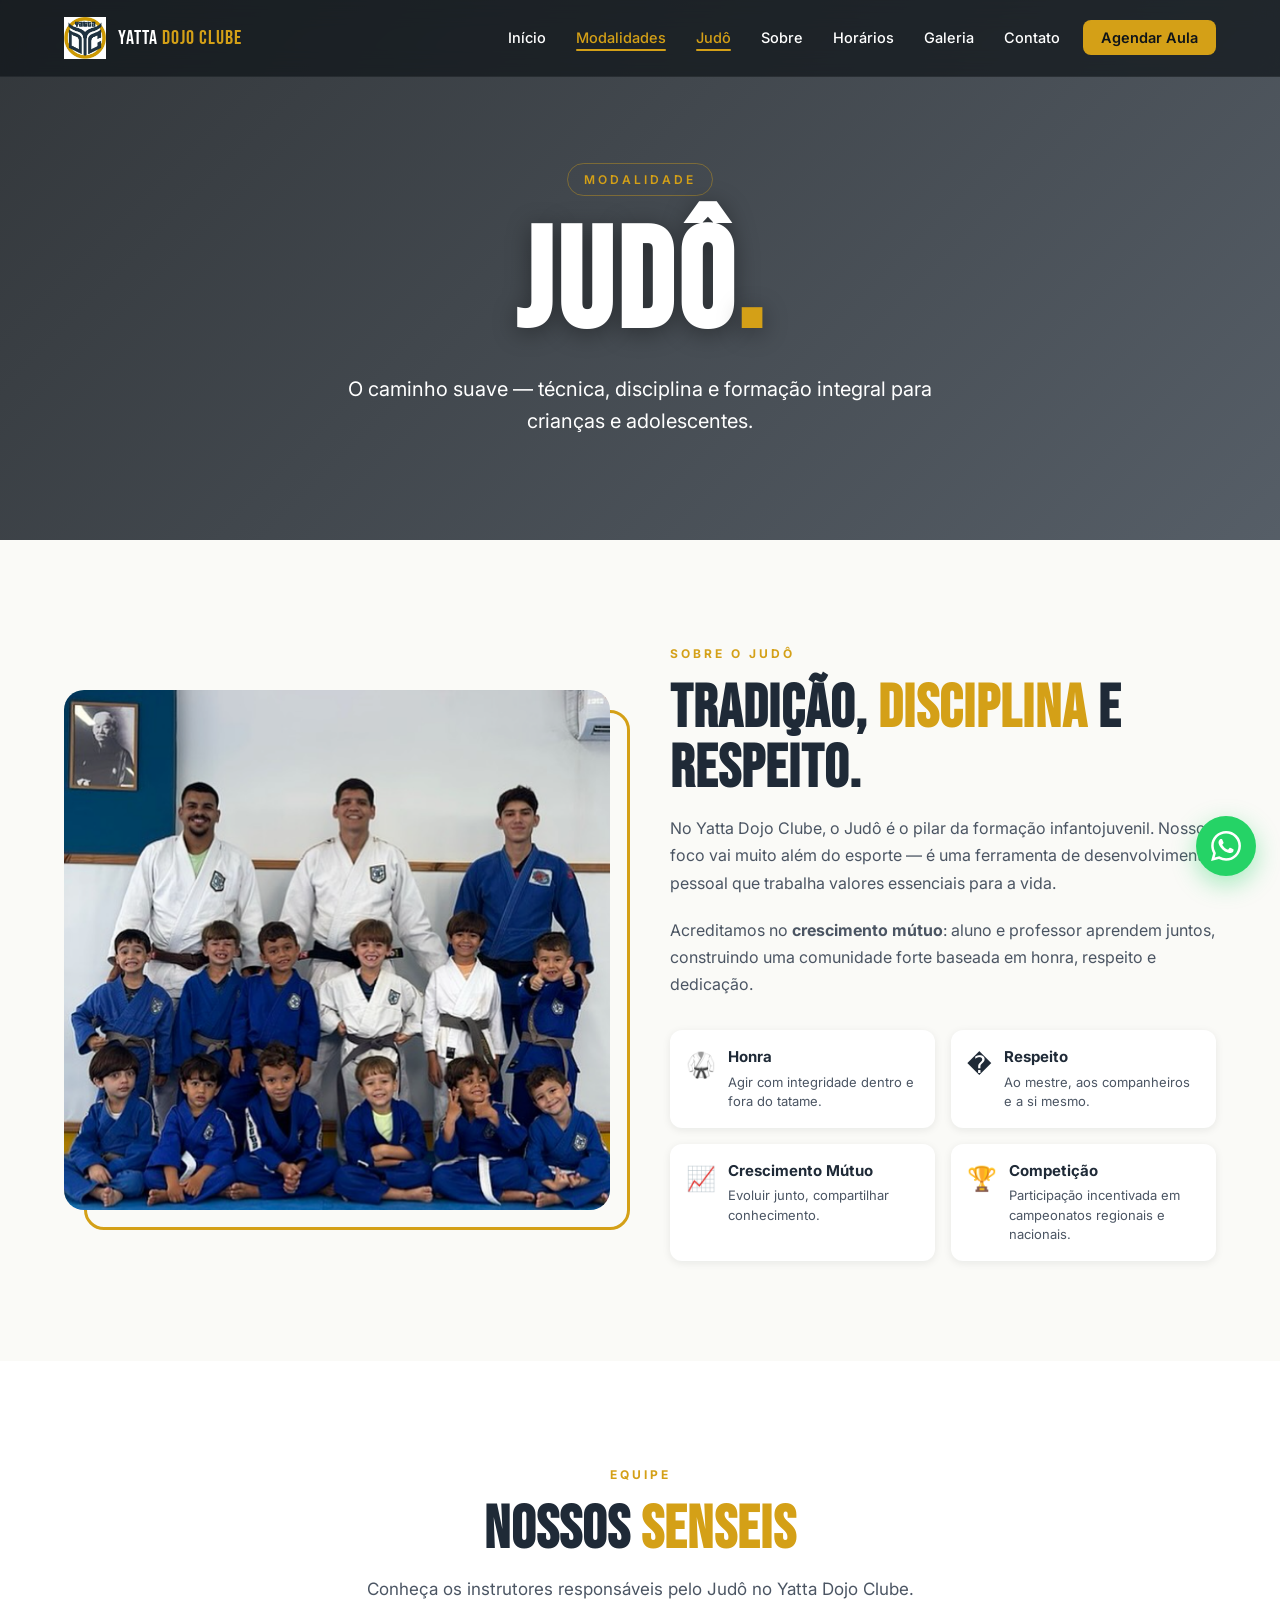
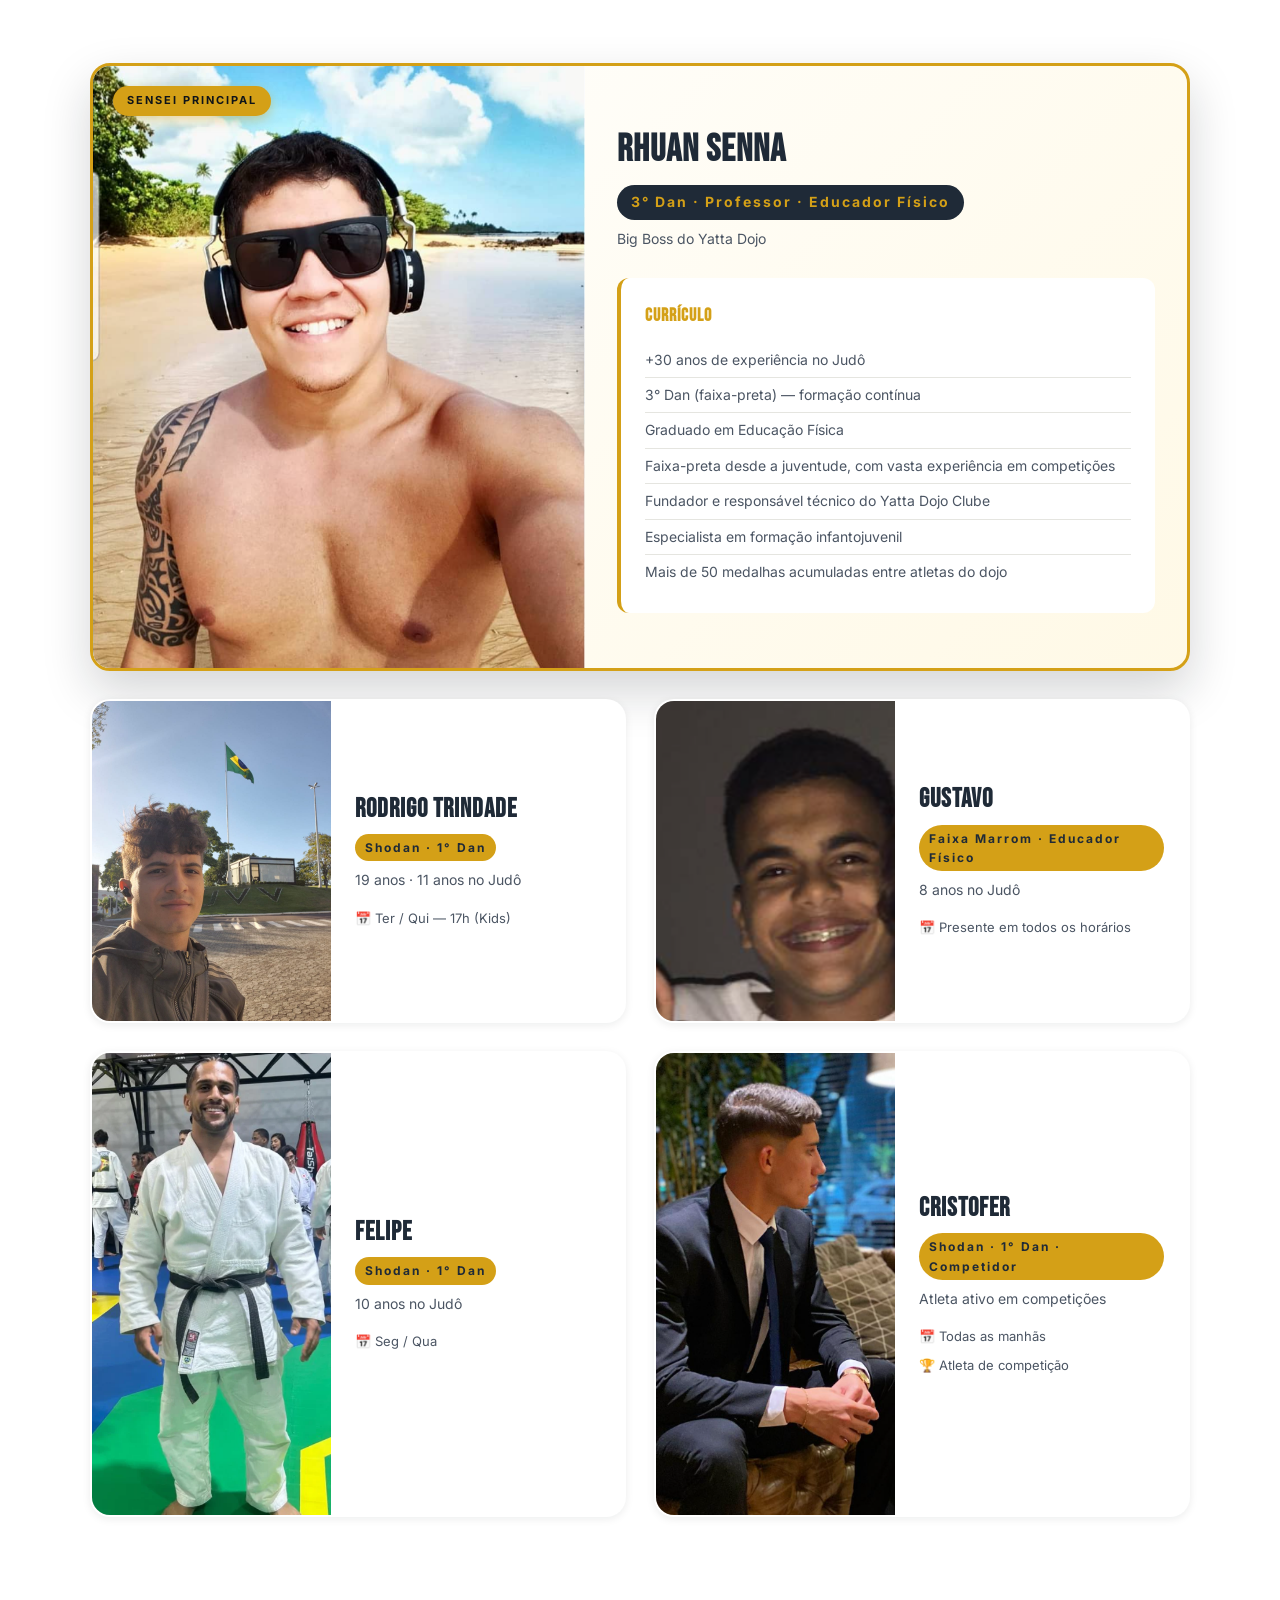
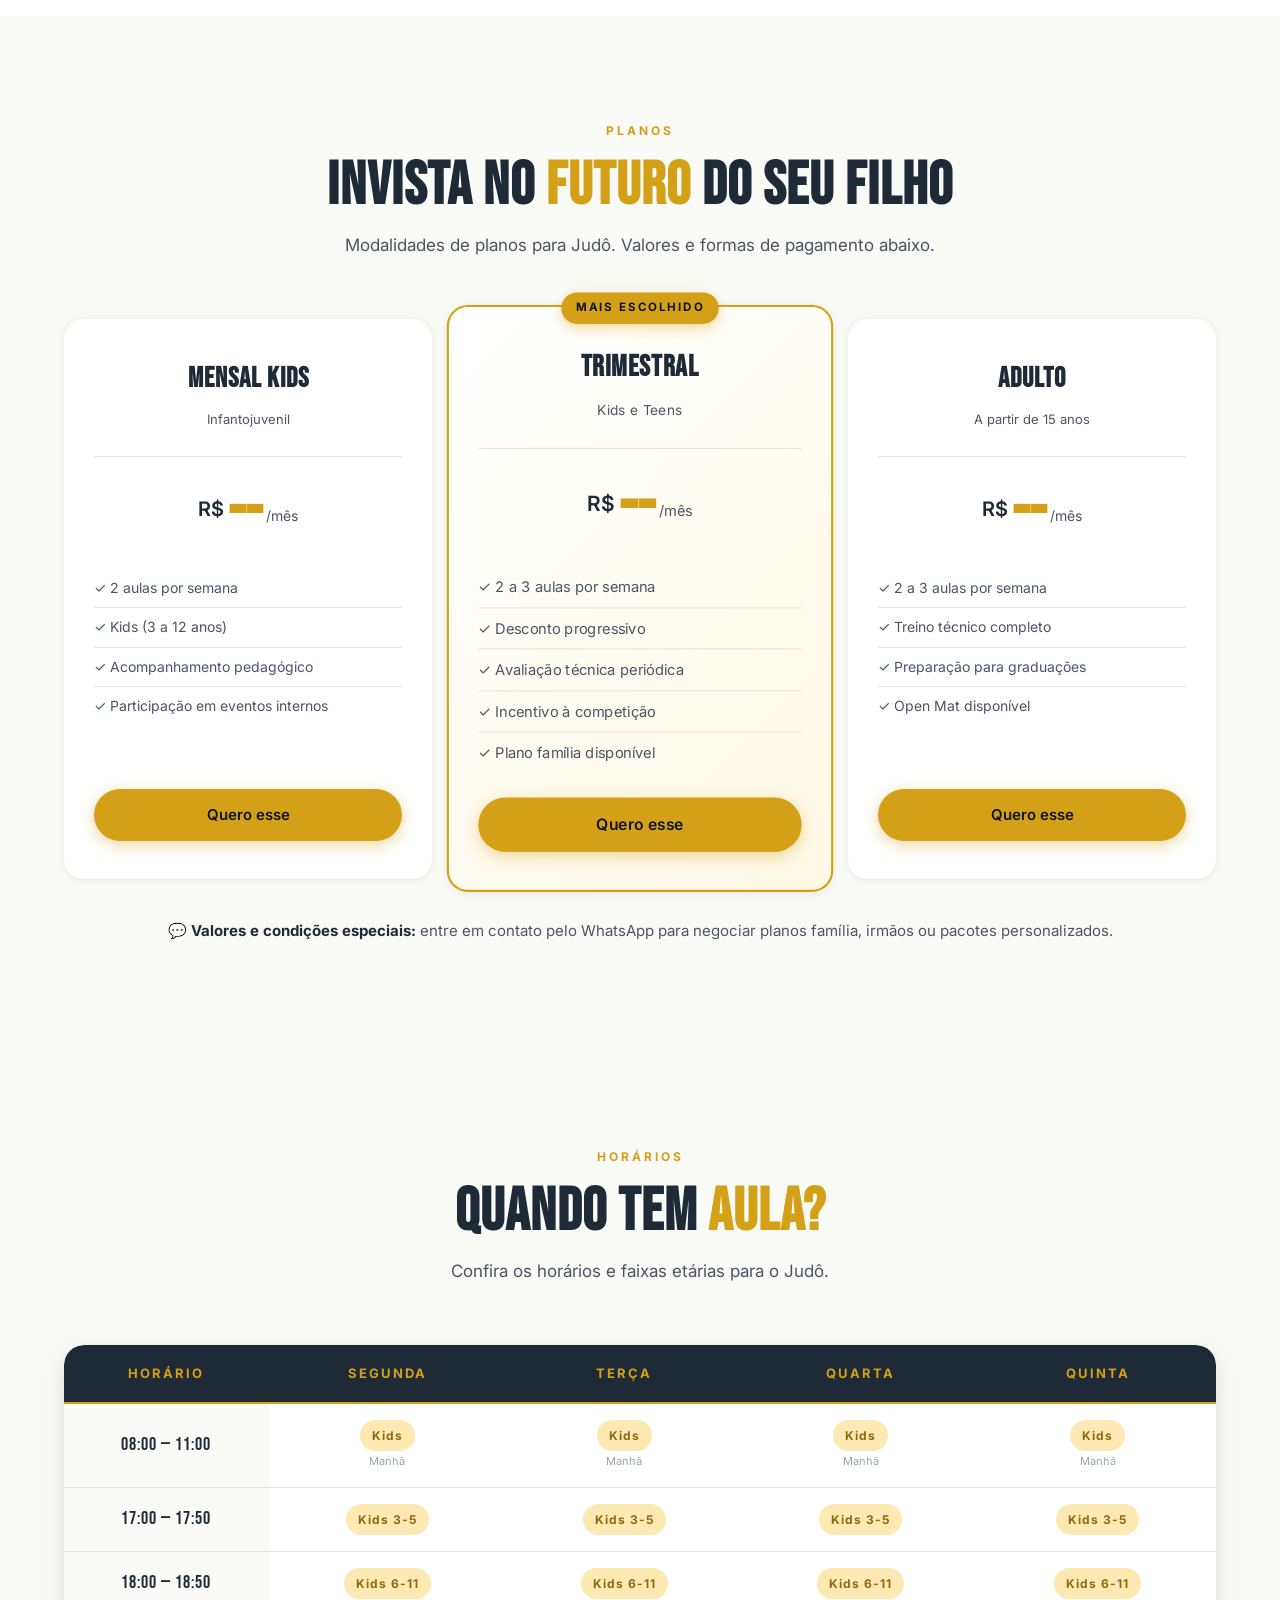
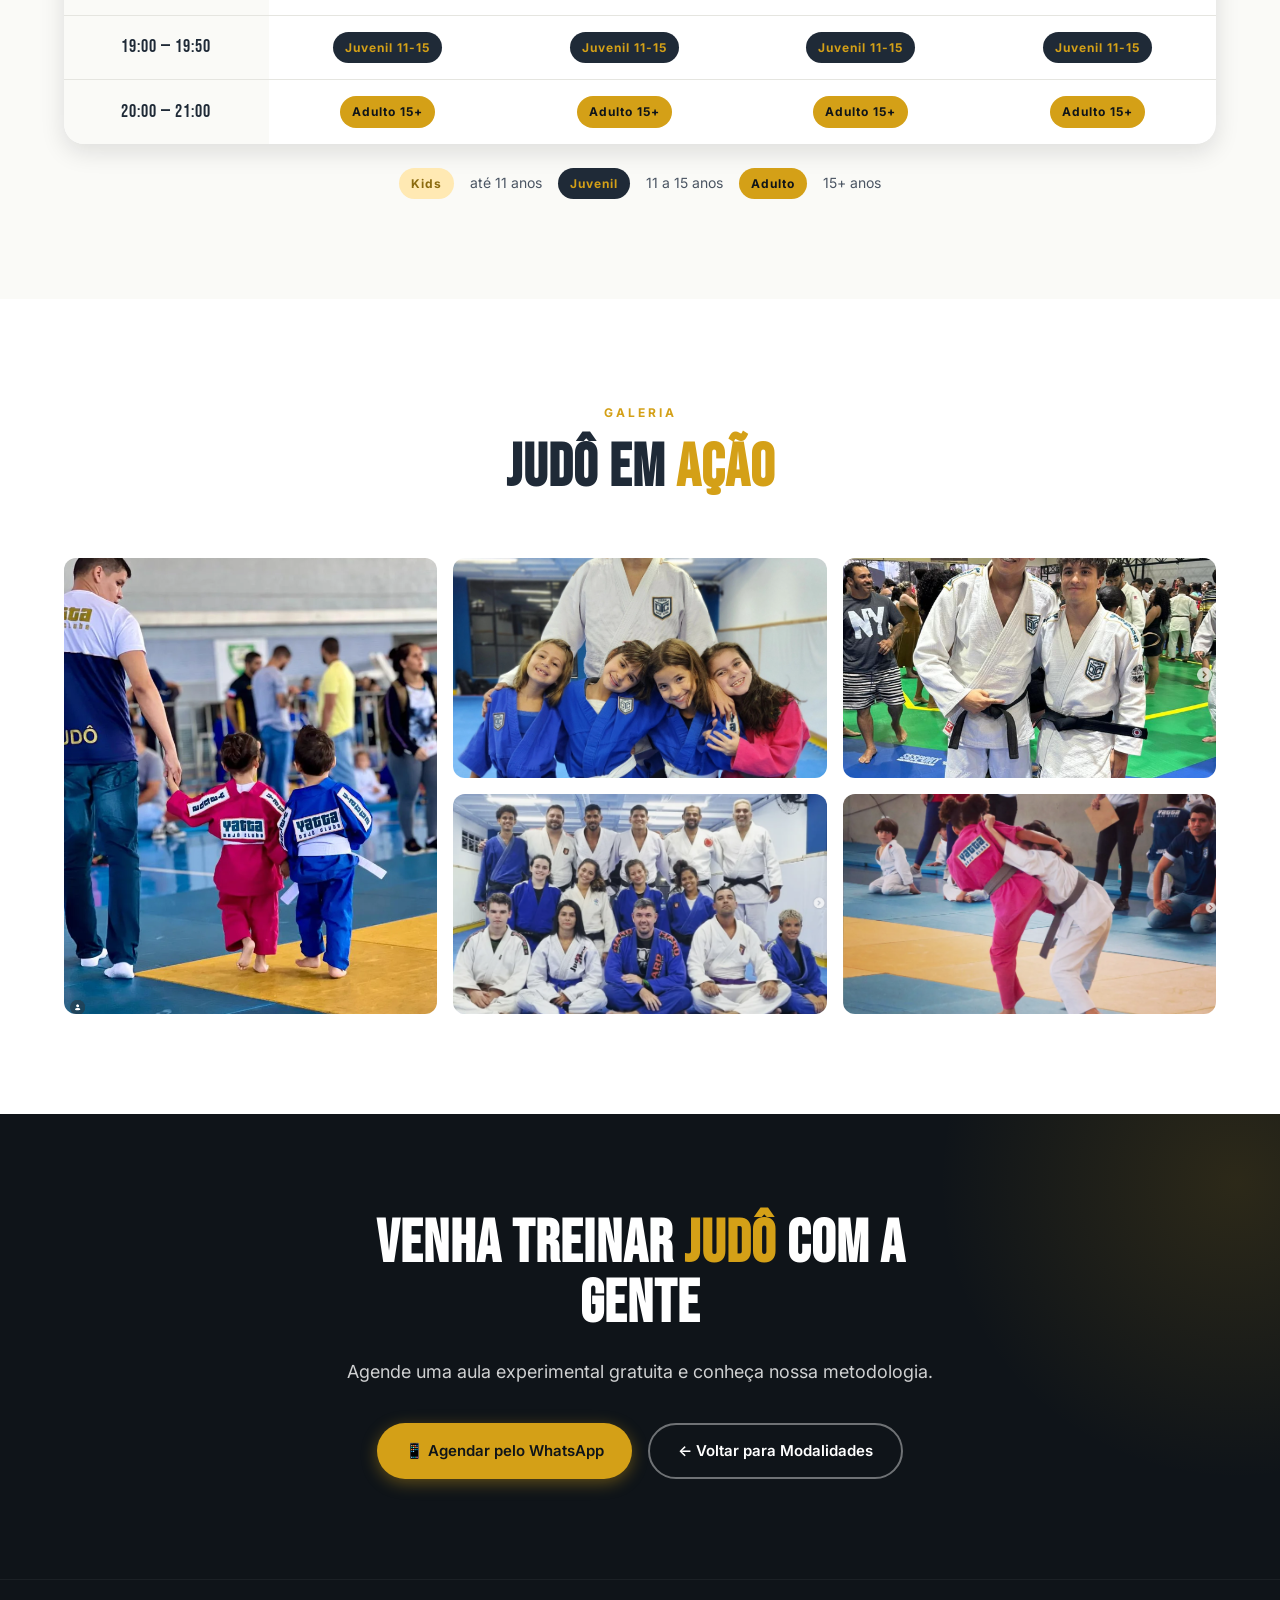
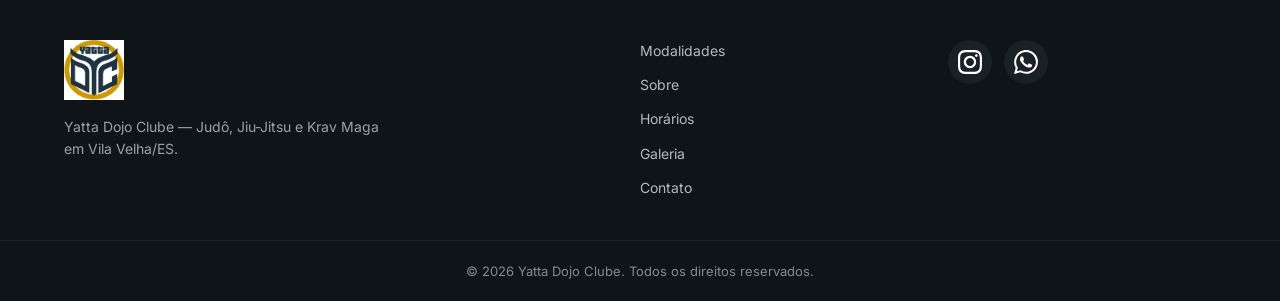
==== commit 0e9f7d41: "pagina de judo completa, com informações nao verdadeiras mas em si completa, mudei index um pouco ta" ====
--- a/judo.html
+++ b/judo.html
@@ -135,7 +135,7 @@
         <!-- INSTRUTORES AUXILIARES -->
                <article class="instrutor" data-reveal>
           <div class="instrutor__img">
-            <img src="./assets/judo/instrutor-2.jpg" alt="Instrutor Rodrigo Trindade" />
+            <img src="./assets/judo/rodrigo.jpeg" alt="Instrutor Rodrigo Trindade" />
           </div>
           <div class="instrutor__body">
             <h3 class="instrutor__nome">Rodrigo Trindade</h3>
@@ -148,47 +148,50 @@
         </article>
 
 
+               <article class="instrutor" data-reveal>
+          <div class="instrutor__img">
+            <img src="./assets/judo/gustavo.png" alt="Instrutor Gustavo" />
+          </div>
+          <div class="instrutor__body">
+            <h3 class="instrutor__nome">Gustavo</h3>
+            <span class="instrutor__faixa">Faixa Marrom · Educador Físico</span>
+            <p class="instrutor__idade">8 anos no Judô</p>
+            <ul class="instrutor__dias">
+              <li>📅 Presente em todos os horários</li>
+            </ul>
+          </div>
+        </article>
+
+                <article class="instrutor" data-reveal>
+          <div class="instrutor__img">
+            <img src="./assets/judo/felipe.png" alt="Instrutor Felipe" />
+          </div>
+          <div class="instrutor__body">
+            <h3 class="instrutor__nome">Felipe</h3>
+            <span class="instrutor__faixa">Shodan · 1° Dan</span>
+            <p class="instrutor__idade">10 anos no Judô</p>
+            <ul class="instrutor__dias">
+              <li>📅 Seg / Qua</li>
+            </ul>
+          </div>
+        </article>
+
         <article class="instrutor" data-reveal>
           <div class="instrutor__img">
-            <img src="./assets/judo/instrutor-3.jpg" alt="Instrutor 3" />
+            <img src="./assets/judo/cristofer.png" alt="Instrutor Cristofer" />
           </div>
           <div class="instrutor__body">
-            <h3 class="instrutor__nome">[Nome do Instrutor]</h3>
-            <span class="instrutor__faixa">Faixa · Professor</span>
-            <p class="instrutor__idade">Idade: XX anos</p>
+            <h3 class="instrutor__nome">Cristofer</h3>
+            <span class="instrutor__faixa">Shodan · 1° Dan · Competidor</span>
+            <p class="instrutor__idade">Atleta ativo em competições</p>
             <ul class="instrutor__dias">
-              <li>📅 Ter / Qui — 19h (Adulto)</li>
+              <li>📅 Todas as manhãs</li>
+              <li>🏆 Atleta de competição</li>
             </ul>
           </div>
         </article>
 
-        <article class="instrutor" data-reveal>
-          <div class="instrutor__img">
-            <img src="./assets/judo/instrutor-4.jpg" alt="Instrutor 4" />
-          </div>
-          <div class="instrutor__body">
-            <h3 class="instrutor__nome">[Nome do Instrutor]</h3>
-            <span class="instrutor__faixa">Faixa · Professor</span>
-            <p class="instrutor__idade">Idade: XX anos</p>
-            <ul class="instrutor__dias">
-              <li>📅 Seg / Qua — 07h (Adulto)</li>
-            </ul>
-          </div>
-        </article>
-
-        <article class="instrutor" data-reveal>
-          <div class="instrutor__img">
-            <img src="./assets/judo/instrutor-5.jpg" alt="Instrutor 5" />
-          </div>
-          <div class="instrutor__body">
-            <h3 class="instrutor__nome">[Nome do Instrutor]</h3>
-            <span class="instrutor__faixa">Faixa · Professor</span>
-            <p class="instrutor__idade">Idade: XX anos</p>
-            <ul class="instrutor__dias">
-              <li>📅 Sáb — 09h (Kids)</li>
-            </ul>
-          </div>
-        </article>
+
 
       </div>
     </div>
@@ -217,7 +220,7 @@
           </div>
           <ul class="plano__lista">
             <li>✓ 2 aulas por semana</li>
-            <li>✓ Kids (5 a 12 anos)</li>
+            <li>✓ Kids (3 a 12 anos)</li>
             <li>✓ Acompanhamento pedagógico</li>
             <li>✓ Participação em eventos internos</li>
           </ul>
@@ -248,7 +251,7 @@
         <article class="plano">
           <div class="plano__head">
             <h3>Adulto</h3>
-            <span class="plano__sub">A partir de 13 anos</span>
+            <span class="plano__sub">A partir de 15 anos</span>
           </div>
           <div class="plano__preco">
             <span class="plano__moeda">R$</span>
@@ -272,6 +275,119 @@
     </div>
   </section>
 
+      <!-- =================== HORÁRIOS JUDÔ =================== -->
+  <section class="section horarios-judo" id="horarios">
+    <div class="container">
+      <header class="section__head" data-reveal>
+        <span class="section__eyebrow">HORÁRIOS</span>
+        <h2 class="section__title">Quando tem <span class="text-gold">aula?</span></h2>
+        <p class="section__lead">Confira os horários e faixas etárias para o Judô.</p>
+      </header>
+
+      <div class="table-wrap" data-reveal>
+        <table class="judo-tabela">
+          <thead>
+            <tr>
+              <th>Horário</th>
+              <th>Segunda</th>
+              <th>Terça</th>
+              <th>Quarta</th>
+              <th>Quinta</th>
+            </tr>
+          </thead>
+          <tbody>
+            <tr>
+              <td class="judo-tabela__hora">08:00 — 11:00</td>
+              <td>
+                <span class="judo-faixa judo-faixa--kids">Kids</span>
+                <small>Manhã</small>
+              </td>
+              <td>
+                <span class="judo-faixa judo-faixa--kids">Kids</span>
+                <small>Manhã</small>
+              </td>
+              <td>
+                <span class="judo-faixa judo-faixa--kids">Kids</span>
+                <small>Manhã</small>
+              </td>
+              <td>
+                <span class="judo-faixa judo-faixa--kids">Kids</span>
+                <small>Manhã</small>
+              </td>
+            </tr>
+            <tr>
+              <td class="judo-tabela__hora">17:00 — 17:50</td>
+              <td>
+                <span class="judo-faixa judo-faixa--kids">Kids 3-5</span>
+              </td>
+              <td>
+                <span class="judo-faixa judo-faixa--kids">Kids 3-5</span>
+              </td>
+              <td>
+                <span class="judo-faixa judo-faixa--kids">Kids 3-5</span>
+              </td>
+              <td>
+                <span class="judo-faixa judo-faixa--kids">Kids 3-5</span>
+              </td>
+            </tr>
+            <tr>
+              <td class="judo-tabela__hora">18:00 — 18:50</td>
+              <td>
+                <span class="judo-faixa judo-faixa--kids">Kids 6-11</span>
+              </td>
+              <td>
+                <span class="judo-faixa judo-faixa--kids">Kids 6-11</span>
+              </td>
+              <td>
+                <span class="judo-faixa judo-faixa--kids">Kids 6-11</span>
+              </td>
+              <td>
+                <span class="judo-faixa judo-faixa--kids">Kids 6-11</span>
+              </td>
+            </tr>
+            <tr>
+              <td class="judo-tabela__hora">19:00 — 19:50</td>
+              <td>
+                <span class="judo-faixa judo-faixa--juvenil">Juvenil 11-15</span>
+              </td>
+              <td>
+                <span class="judo-faixa judo-faixa--juvenil">Juvenil 11-15</span>
+              </td>
+              <td>
+                <span class="judo-faixa judo-faixa--juvenil">Juvenil 11-15</span>
+              </td>
+              <td>
+                <span class="judo-faixa judo-faixa--juvenil">Juvenil 11-15</span>
+              </td>
+            </tr>
+            <tr>
+              <td class="judo-tabela__hora">20:00 — 21:00</td>
+              <td>
+                <span class="judo-faixa judo-faixa--adulto">Adulto 15+</span>
+              </td>
+              <td>
+                <span class="judo-faixa judo-faixa--adulto">Adulto 15+</span>
+              </td>
+              <td>
+                <span class="judo-faixa judo-faixa--adulto">Adulto 15+</span>
+              </td>
+              <td>
+                <span class="judo-faixa judo-faixa--adulto">Adulto 15+</span>
+              </td>
+            </tr>
+          </tbody>
+        </table>
+      </div>
+
+      <div class="judo-tabela-legenda" data-reveal>
+        <span class="judo-faixa judo-faixa--kids">Kids</span> até 11 anos
+        <span class="judo-faixa judo-faixa--juvenil">Juvenil</span> 11 a 15 anos
+        <span class="judo-faixa judo-faixa--adulto">Adulto</span> 15+ anos
+      </div>
+    </div>
+  </section>
+
+
   <!-- =================== GALERIA JUDÔ =================== -->
   <section class="section galeria-judo" id="galeria">
     <div class="container">
@@ -279,14 +395,14 @@
         <span class="section__eyebrow">GALERIA</span>
         <h2 class="section__title">Judô em <span class="text-gold">ação</span></h2>
       </header>
-      <div class="galeria__grid" data-reveal>
-        <div class="galeria__item" style="background-image: url('./assets/judo/galeria-1.jpg');"></div>
-        <div class="galeria__item" style="background-image: url('./assets/judo/galeria-2.jpg');"></div>
-        <div class="galeria__item" style="background-image: url('./assets/judo/galeria-3.jpg');"></div>
-        <div class="galeria__item" style="background-image: url('./assets/judo/galeria-4.jpg');"></div>
-        <div class="galeria__item" style="background-image: url('./assets/judo/galeria-5.jpg');"></div>
-        <div class="galeria__item" style="background-image: url('./assets/judo/galeria-6.jpg');"></div>
-      </div>
+            <div class="galeria__grid" data-reveal>
+        <div class="galeria__item" style="background-image: url('./assets/judo/judo1.png');"></div>
+        <div class="galeria__item" style="background-image: url('./assets/judo/judo2.png');"></div>
+        <div class="galeria__item" style="background-image: url('./assets/judo/judo3.png');"></div>
+        <div class="galeria__item" style="background-image: url('./assets/judo/judo4.png');"></div>
+        <div class="galeria__item" style="background-image: url('./assets/judo/judo5.png');"></div>
+      </div>
+
     </div>
   </section>
 
--- a/style.css
+++ b/style.css
@@ -839,6 +839,58 @@
   transform: translateX(4px);
 }
 
+/* ---------- Resumo de Horários (página principal) ---------- */
+.horarios-resumo {
+  display: grid;
+  grid-template-columns: repeat(3, 1fr);
+  gap: 24px;
+  max-width: 1000px;
+  margin: 0 auto;
+}
+.horario-bloco {
+  background: var(--white);
+  padding: 32px 28px;
+  border-radius: var(--radius-lg);
+  box-shadow: var(--shadow-sm);
+  text-align: center;
+  transition: var(--transition);
+  border: 2px solid transparent;
+}
+.horario-bloco:hover {
+  transform: translateY(-6px);
+  box-shadow: var(--shadow-lg);
+  border-color: var(--gold);
+}
+.horario-bloco h3 {
+  font-family: var(--font-display);
+  font-size: 28px;
+  letter-spacing: 1px;
+  color: var(--dark);
+  margin-bottom: 12px;
+}
+.horario-bloco p {
+  color: var(--gray-600);
+  margin-bottom: 16px;
+  font-size: 15px;
+}
+.horario-link {
+  display: inline-block;
+  color: var(--gold);
+  font-weight: 600;
+  font-size: 14px;
+  border-bottom: 2px solid var(--gold);
+  padding-bottom: 2px;
+  transition: var(--transition);
+}
+.horario-link:hover {
+  color: var(--dark);
+  border-color: var(--dark);
+}
+
+@media (max-width: 880px) {
+  .horarios-resumo { grid-template-columns: 1fr; }
+}
+
 /* ---------- Acessibilidade ---------- */
 @media (prefers-reduced-motion: reduce) {
   *, *::before, *::after {
--- a/judo.css
+++ b/judo.css
@@ -135,9 +135,13 @@
 .instrutores { background: var(--white); }
 .instrutores__grid {
   display: grid;
-  grid-template-columns: repeat(3, 1fr);
+  grid-template-columns: repeat(2, 1fr); /* 2 por fileira */
   gap: 28px;
-}
+  max-width: 1100px;
+  margin: 0 auto;
+}
+
+/* ---------- Card base (TODOS horizontais: foto | texto) ---------- */
 .instrutor {
   background: var(--white);
   border-radius: var(--radius-lg);
@@ -146,24 +150,33 @@
   transition: var(--transition);
   border: 2px solid transparent;
   position: relative;
+  display: flex;
+  flex-direction: row;
 }
 .instrutor:hover {
   transform: translateY(-6px);
   box-shadow: var(--shadow-lg);
 }
 .instrutor__img {
-  width: 100%;
-  height: 280px;
+  width: 45%;
+  min-height: 320px;
+  height: auto;
   overflow: hidden;
   background: var(--gray-200);
+  flex-shrink: 0;
 }
 .instrutor__img img {
   width: 100%;
   height: 100%;
   object-fit: cover;
+  object-position: top center;
 }
 .instrutor__body {
+  flex: 1;
   padding: 24px;
+  display: flex;
+  flex-direction: column;
+  justify-content: center;
 }
 .instrutor__nome {
   font-family: var(--font-display);
@@ -182,6 +195,7 @@
   padding: 4px 10px;
   border-radius: 50px;
   margin-bottom: 8px;
+  align-self: flex-start;
 }
 .instrutor__idade {
   font-size: 14px;
@@ -199,7 +213,7 @@
   padding: 4px 0;
 }
 
-/* ---------- SENSEI DESTAQUE — borda dourada ---------- */
+/* ---------- SENSEI DESTAQUE — borda dourada (ocupa 2 colunas) ---------- */
 .instrutor--destaque {
   grid-column: span 2;
   border: 3px solid var(--gold);
@@ -208,8 +222,7 @@
   display: flex;
   flex-direction: row;
   overflow: hidden;
-  max-width: 900px;
-  margin: 0 auto;
+  position: relative;
 }
 .instrutor--destaque:hover {
   transform: translateY(-10px);
@@ -217,7 +230,7 @@
 .instrutor--destaque .instrutor__img {
   width: 45%;
   height: auto;
-  min-height: 460px;
+  min-height: 480px;
   flex-shrink: 0;
 }
 .instrutor--destaque .instrutor__img img {
@@ -234,19 +247,19 @@
   justify-content: center;
 }
 .instrutor--destaque .instrutor__nome {
-  font-size: 36px;
+  font-size: 38px;
   color: var(--dark);
 }
 .instrutor--destaque .instrutor__faixa {
   background: var(--dark);
   color: var(--gold);
-  font-size: 13px;
+  font-size: 14px;
   padding: 6px 14px;
 }
 .instrutor__badge {
   position: absolute;
-  top: 16px;
-  left: 16px;
+  top: 20px;
+  left: 20px;
   background: var(--gold);
   color: var(--darker);
   font-size: 11px;
@@ -262,6 +275,7 @@
   padding: 24px;
   border-radius: var(--radius);
   border-left: 4px solid var(--gold);
+  margin-top: 16px;
 }
 .instrutor__curriculo h4 {
   font-family: var(--font-display);
@@ -428,17 +442,17 @@
   .judo-sobre__media img { height: 360px; }
   .judo-sobre__media-accent { display: none; }
   .judo-pilares { grid-template-columns: 1fr; }
-  .instrutores__grid { grid-template-columns: repeat(2, 1fr); }
-  .instrutor--destaque {
-    grid-column: span 2;
+  
+  /* No tablet: continua 2 por fileira mas card vira vertical (foto em cima) */
+  .instrutor {
     flex-direction: column;
-    max-width: 100%;
   }
-  .instrutor--destaque .instrutor__img {
+  .instrutor__img {
     width: 100%;
     height: 380px;
     min-height: auto;
   }
+  
   .planos__grid { grid-template-columns: 1fr; gap: 32px; }
   .plano--destaque { transform: none; }
   .plano--destaque:hover { transform: translateY(-6px); }
@@ -447,5 +461,168 @@
 @media (max-width: 600px) {
   .instrutores__grid { grid-template-columns: 1fr; }
   .instrutor--destaque { grid-column: span 1; }
-  .instrutor--destaque .instrutor__img { height: 320px; }
-}
+  .instrutor--destaque .instrutor__img { height: 380px; min-height: auto; }
+  .instrutor__img { height: 380px; }
+}
+
+/* ---------- Horários Judô ---------- */
+.horarios-judo { background: var(--light); }
+.horarios-judo__grid {
+  display: grid;
+  grid-template-columns: repeat(3, 1fr);
+  gap: 20px;
+  max-width: 1100px;
+  margin: 0 auto;
+}
+.horario-judo {
+  background: var(--white);
+  border-radius: var(--radius-lg);
+  padding: 28px 24px;
+  box-shadow: var(--shadow-sm);
+  transition: var(--transition);
+  border-left: 4px solid var(--gold);
+  display: flex;
+  flex-direction: column;
+  gap: 6px;
+}
+.horario-judo:hover {
+  transform: translateY(-4px);
+  box-shadow: var(--shadow-md);
+}
+.horario-judo__dia {
+  font-size: 11px;
+  font-weight: 700;
+  letter-spacing: 3px;
+  color: var(--gold);
+  background: var(--dark);
+  padding: 4px 10px;
+  border-radius: 50px;
+  align-self: flex-start;
+  margin-bottom: 6px;
+}
+.horario-judo__titulo {
+  font-family: var(--font-display);
+  font-size: 24px;
+  letter-spacing: 1px;
+  color: var(--dark);
+  margin: 0;
+}
+.horario-judo__faixa {
+  display: inline-block;
+  font-size: 12px;
+  font-weight: 600;
+  color: var(--gray-600);
+  background: var(--light);
+  padding: 3px 10px;
+  border-radius: 50px;
+  margin-top: 2px;
+  align-self: flex-start;
+}
+.horario-judo__hora {
+  font-family: var(--font-display);
+  font-size: 22px;
+  color: var(--gold);
+  margin-top: 8px;
+}
+.horario-judo__prof {
+  font-size: 13px;
+  color: var(--gray-600);
+  font-style: italic;
+  margin-top: 4px;
+}
+
+@media (max-width: 880px) {
+  .horarios-judo__grid { grid-template-columns: repeat(2, 1fr); }
+}
+@media (max-width: 600px) {
+  .horarios-judo__grid { grid-template-columns: 1fr; }
+}
+
+/* ---------- Horários Judô (Tabela) ---------- */
+.horarios-judo { background: var(--light); }
+
+.judo-tabela {
+  width: 100%;
+  border-collapse: separate;
+  border-spacing: 0;
+  min-width: 700px;
+  background: var(--white);
+  border-radius: var(--radius-lg);
+  overflow: hidden;
+  box-shadow: var(--shadow-md);
+}
+.judo-tabela thead th {
+  background: var(--dark);
+  color: var(--gold);
+  font-family: var(--font-body);
+  font-weight: 700;
+  font-size: 13px;
+  letter-spacing: 2px;
+  text-transform: uppercase;
+  padding: 18px 16px;
+  text-align: center;
+  border-bottom: 2px solid var(--gold);
+}
+.judo-tabela tbody td {
+  padding: 16px;
+  text-align: center;
+  font-size: 15px;
+  color: var(--gray-600);
+  border-bottom: 1px solid var(--gray-200);
+  vertical-align: middle;
+}
+.judo-tabela tbody tr:last-child td {
+  border-bottom: none;
+}
+.judo-tabela tbody tr:hover td {
+  background: var(--light);
+}
+.judo-tabela__hora {
+  font-family: var(--font-display) !important;
+  font-size: 18px !important;
+  color: var(--dark) !important;
+  letter-spacing: 1px;
+  font-weight: 400;
+  background: var(--light);
+  text-align: center !important;
+}
+.judo-tabela tbody td small {
+  display: block;
+  font-size: 11px;
+  color: var(--gray-400);
+  margin-top: 2px;
+}
+
+.judo-faixa {
+  display: inline-block;
+  font-size: 12px;
+  font-weight: 700;
+  letter-spacing: 1px;
+  padding: 6px 12px;
+  border-radius: 50px;
+  white-space: nowrap;
+}
+.judo-faixa--kids {
+  background: #FFE9B3;
+  color: #8B6B0F;
+}
+.judo-faixa--juvenil {
+  background: #1F2A37;
+  color: var(--gold);
+}
+.judo-faixa--adulto {
+  background: var(--gold);
+  color: var(--darker);
+}
+
+.judo-tabela-legenda {
+  text-align: center;
+  margin-top: 24px;
+  color: var(--gray-600);
+  font-size: 14px;
+  display: flex;
+  flex-wrap: wrap;
+  gap: 16px;
+  justify-content: center;
+  align-items: center;
+}
